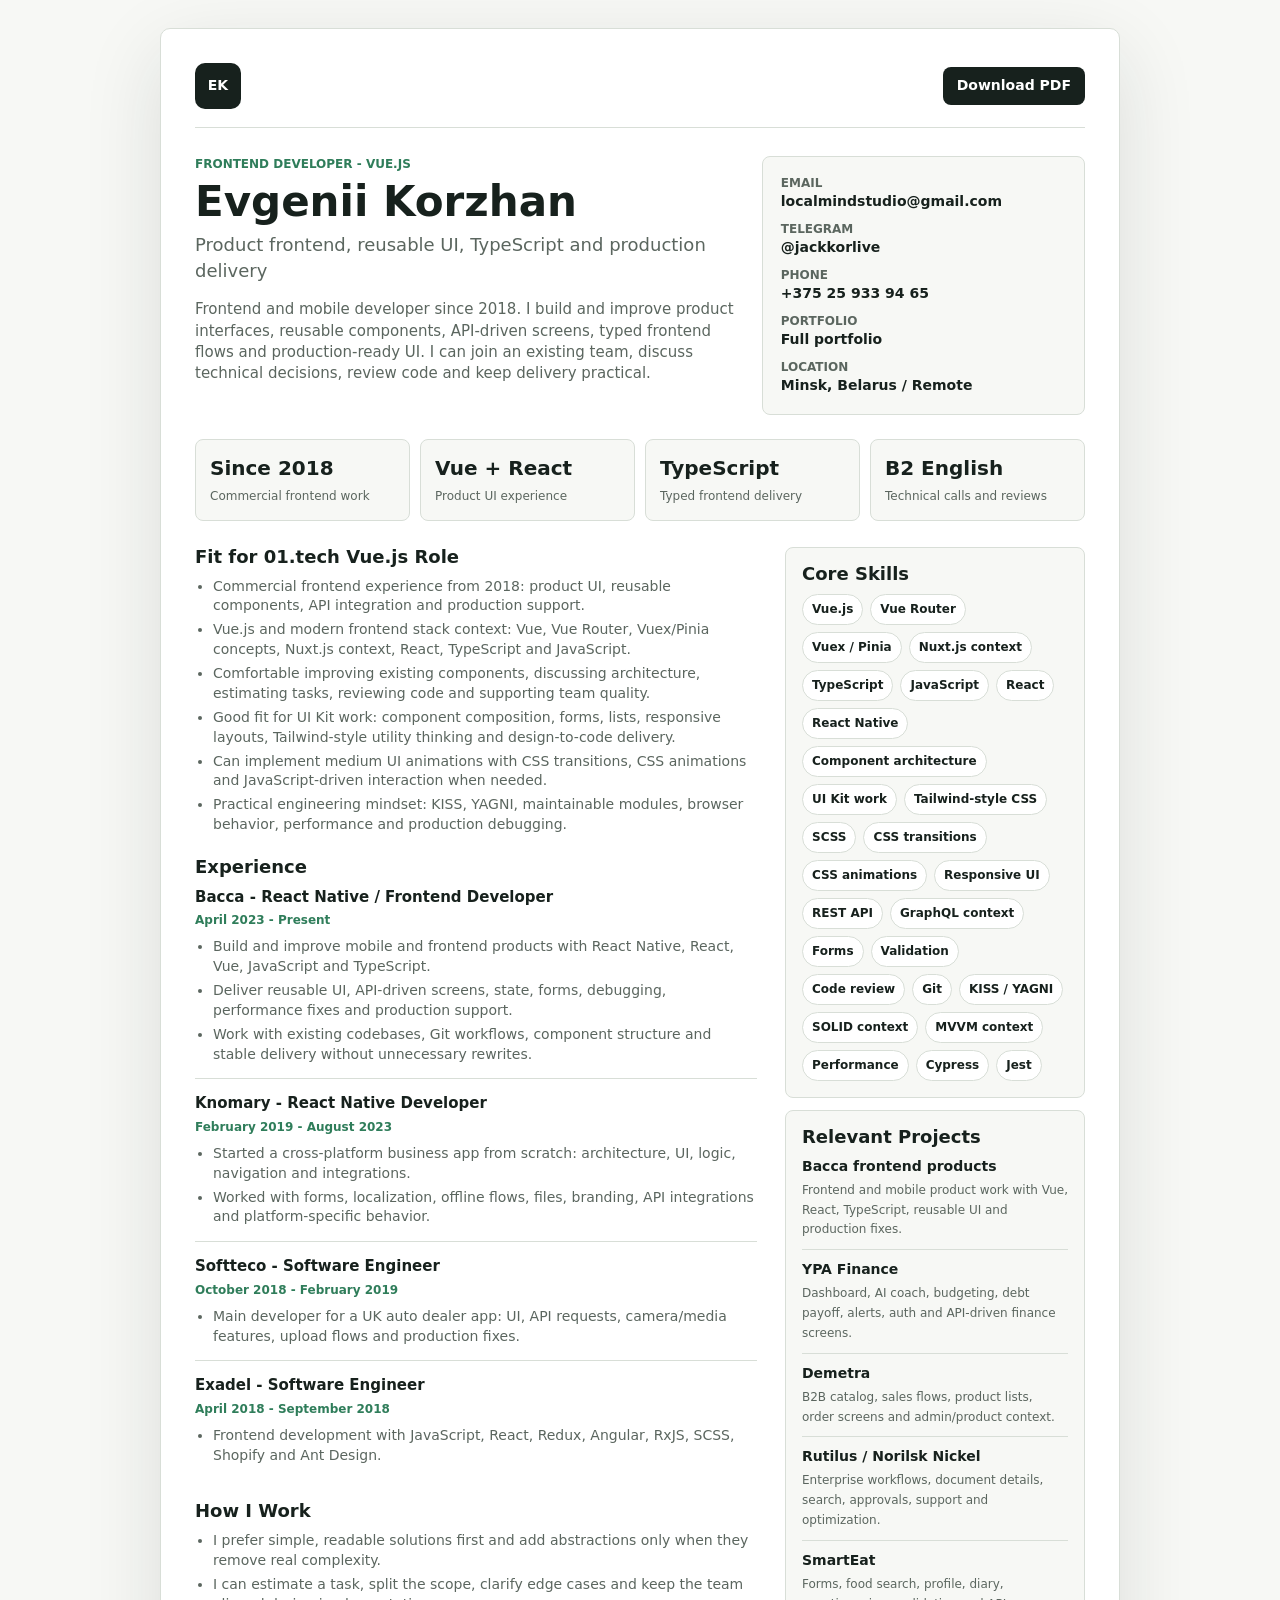
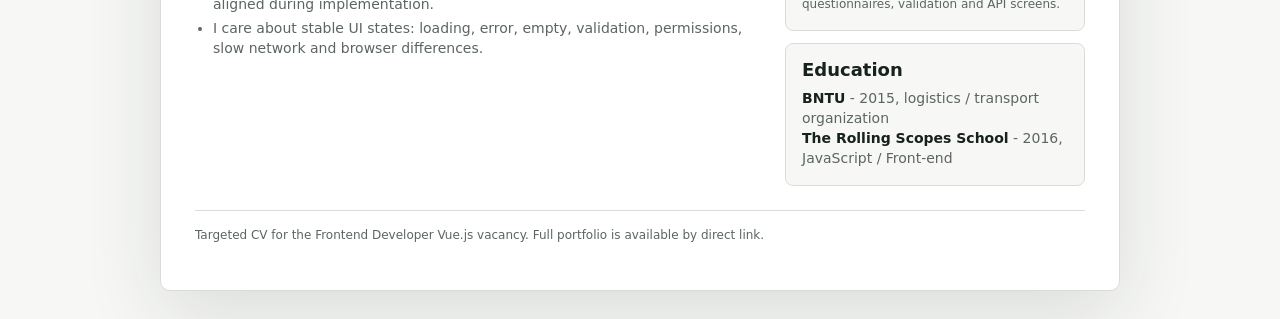
==== v/vue-dev-1/index.html @ 4db35e70 "Add targeted Vue frontend CV" ====
<!doctype html>
<html lang="en">
  <head>
    <meta charset="utf-8" />
    <meta name="viewport" content="width=device-width, initial-scale=1" />
    <title>Evgenii Korzhan - Vue.js Frontend CV</title>
    <meta name="robots" content="noindex, nofollow" />
    <meta
      name="description"
      content="Targeted Vue.js frontend CV for Evgenii Korzhan: Vue, TypeScript, reusable UI, product frontend, API integration, animations, code review, and production support."
    />
    <meta name="theme-color" content="#17211d" />
    <link rel="icon" href="../../assets/favicon.svg?v=20260609-ek" type="image/svg+xml" />
    <link rel="stylesheet" href="../../resume.css?v=20260610-vue-dev-1" />
  </head>
  <body>
    <main class="page">
      <div class="topbar">
        <div class="mark">EK</div>
        <a class="download" href="./evgenii-korzhan-vue-frontend-cv.pdf" download="evgenii-korzhan-vue-frontend-cv.pdf">Download PDF</a>
      </div>

      <header class="hero">
        <div>
          <p class="eyebrow">Frontend Developer - Vue.js</p>
          <h1>Evgenii Korzhan</h1>
          <p class="subtitle">Product frontend, reusable UI, TypeScript and production delivery</p>
          <p class="summary">
            Frontend and mobile developer since 2018. I build and improve product interfaces, reusable components, API-driven screens, typed frontend flows and production-ready UI. I can join an existing team, discuss technical decisions, review code and keep delivery practical.
          </p>
        </div>
        <aside class="contact" aria-label="Contact details">
          <div>
            <span>Email</span>
            <strong><a href="mailto:localmindstudio@gmail.com">localmindstudio@gmail.com</a></strong>
          </div>
          <div>
            <span>Telegram</span>
            <strong><a href="https://t.me/jackkorlive">@jackkorlive</a></strong>
          </div>
          <div>
            <span>Phone</span>
            <strong><a href="tel:+375259339465">+375 25 933 94 65</a></strong>
          </div>
          <div>
            <span>Portfolio</span>
            <strong><a href="../../index.html">Full portfolio</a></strong>
          </div>
          <div>
            <span>Location</span>
            <strong>Minsk, Belarus / Remote</strong>
          </div>
        </aside>
      </header>

      <section class="metrics" aria-label="Key numbers">
        <div class="metric">
          <strong>Since 2018</strong>
          <span>Commercial frontend work</span>
        </div>
        <div class="metric">
          <strong>Vue + React</strong>
          <span>Product UI experience</span>
        </div>
        <div class="metric">
          <strong>TypeScript</strong>
          <span>Typed frontend delivery</span>
        </div>
        <div class="metric">
          <strong>B2 English</strong>
          <span>Technical calls and reviews</span>
        </div>
      </section>

      <div class="content">
        <div>
          <section>
            <h2>Fit for 01.tech Vue.js Role</h2>
            <ul>
              <li>Commercial frontend experience from 2018: product UI, reusable components, API integration and production support.</li>
              <li>Vue.js and modern frontend stack context: Vue, Vue Router, Vuex/Pinia concepts, Nuxt.js context, React, TypeScript and JavaScript.</li>
              <li>Comfortable improving existing components, discussing architecture, estimating tasks, reviewing code and supporting team quality.</li>
              <li>Good fit for UI Kit work: component composition, forms, lists, responsive layouts, Tailwind-style utility thinking and design-to-code delivery.</li>
              <li>Can implement medium UI animations with CSS transitions, CSS animations and JavaScript-driven interaction when needed.</li>
              <li>Practical engineering mindset: KISS, YAGNI, maintainable modules, browser behavior, performance and production debugging.</li>
            </ul>
          </section>

          <section>
            <h2>Experience</h2>
            <article class="item">
              <h3>Bacca - React Native / Frontend Developer</h3>
              <p class="meta">April 2023 - Present</p>
              <ul>
                <li>Build and improve mobile and frontend products with React Native, React, Vue, JavaScript and TypeScript.</li>
                <li>Deliver reusable UI, API-driven screens, state, forms, debugging, performance fixes and production support.</li>
                <li>Work with existing codebases, Git workflows, component structure and stable delivery without unnecessary rewrites.</li>
              </ul>
            </article>
            <article class="item">
              <h3>Knomary - React Native Developer</h3>
              <p class="meta">February 2019 - August 2023</p>
              <ul>
                <li>Started a cross-platform business app from scratch: architecture, UI, logic, navigation and integrations.</li>
                <li>Worked with forms, localization, offline flows, files, branding, API integrations and platform-specific behavior.</li>
              </ul>
            </article>
            <article class="item">
              <h3>Softteco - Software Engineer</h3>
              <p class="meta">October 2018 - February 2019</p>
              <ul>
                <li>Main developer for a UK auto dealer app: UI, API requests, camera/media features, upload flows and production fixes.</li>
              </ul>
            </article>
            <article class="item">
              <h3>Exadel - Software Engineer</h3>
              <p class="meta">April 2018 - September 2018</p>
              <ul>
                <li>Frontend development with JavaScript, React, Redux, Angular, RxJS, SCSS, Shopify and Ant Design.</li>
              </ul>
            </article>
          </section>

          <section>
            <h2>How I Work</h2>
            <ul>
              <li>I prefer simple, readable solutions first and add abstractions only when they remove real complexity.</li>
              <li>I can estimate a task, split the scope, clarify edge cases and keep the team aligned during implementation.</li>
              <li>I care about stable UI states: loading, error, empty, validation, permissions, slow network and browser differences.</li>
            </ul>
          </section>
        </div>

        <aside>
          <section class="side-card">
            <h2>Core Skills</h2>
            <div class="tags">
              <span>Vue.js</span>
              <span>Vue Router</span>
              <span>Vuex / Pinia</span>
              <span>Nuxt.js context</span>
              <span>TypeScript</span>
              <span>JavaScript</span>
              <span>React</span>
              <span>React Native</span>
              <span>Component architecture</span>
              <span>UI Kit work</span>
              <span>Tailwind-style CSS</span>
              <span>SCSS</span>
              <span>CSS transitions</span>
              <span>CSS animations</span>
              <span>Responsive UI</span>
              <span>REST API</span>
              <span>GraphQL context</span>
              <span>Forms</span>
              <span>Validation</span>
              <span>Code review</span>
              <span>Git</span>
              <span>KISS / YAGNI</span>
              <span>SOLID context</span>
              <span>MVVM context</span>
              <span>Performance</span>
              <span>Cypress</span>
              <span>Jest</span>
            </div>
          </section>

          <section class="side-card">
            <h2>Relevant Projects</h2>
            <div class="project-list">
              <div class="project">
                <strong>Bacca frontend products</strong>
                <span>Frontend and mobile product work with Vue, React, TypeScript, reusable UI and production fixes.</span>
              </div>
              <div class="project">
                <strong>YPA Finance</strong>
                <span>Dashboard, AI coach, budgeting, debt payoff, alerts, auth and API-driven finance screens.</span>
              </div>
              <div class="project">
                <strong>Demetra</strong>
                <span>B2B catalog, sales flows, product lists, order screens and admin/product context.</span>
              </div>
              <div class="project">
                <strong>Rutilus / Norilsk Nickel</strong>
                <span>Enterprise workflows, document details, search, approvals, support and optimization.</span>
              </div>
              <div class="project">
                <strong>SmartEat</strong>
                <span>Forms, food search, profile, diary, questionnaires, validation and API screens.</span>
              </div>
            </div>
          </section>

          <section class="side-card">
            <h2>Education</h2>
            <p class="education-line">
              <strong>BNTU</strong> - 2015, logistics / transport organization<br />
              <strong>The Rolling Scopes School</strong> - 2016, JavaScript / Front-end
            </p>
          </section>
        </aside>
      </div>

      <p class="print-note">Targeted CV for the Frontend Developer Vue.js vacancy. Full portfolio is available by direct link.</p>
    </main>
  </body>
</html>
---- resume.css ----
:root {
  --ink: #17211d;
  --muted: #5b665f;
  --line: #d8ded7;
  --paper: #f7f8f5;
  --white: #ffffff;
  --green: #2f7d5a;
  --blue: #2e6f95;
  --coral: #c85f46;
}

* {
  box-sizing: border-box;
}

html {
  background: var(--paper);
}

body {
  margin: 0;
  color: var(--ink);
  font-family: Inter, ui-sans-serif, system-ui, -apple-system, BlinkMacSystemFont, "Segoe UI", sans-serif;
  font-size: 14px;
  line-height: 1.42;
}

a {
  color: inherit;
  text-decoration: none;
}

.page {
  width: min(960px, calc(100% - 32px));
  margin: 28px auto;
  padding: 34px;
  border: 1px solid var(--line);
  border-radius: 10px;
  background: var(--white);
  box-shadow: 0 24px 80px rgba(23, 33, 29, 0.12);
}

.topbar {
  display: flex;
  align-items: center;
  justify-content: space-between;
  gap: 18px;
  margin-bottom: 28px;
  padding-bottom: 18px;
  border-bottom: 1px solid var(--line);
}

.mark {
  display: inline-flex;
  align-items: center;
  justify-content: center;
  width: 46px;
  height: 46px;
  border-radius: 10px;
  background: var(--ink);
  color: var(--white);
  font-weight: 780;
}

.download {
  display: inline-flex;
  align-items: center;
  justify-content: center;
  min-height: 38px;
  padding: 0 14px;
  border-radius: 8px;
  background: var(--ink);
  color: var(--white);
  font-weight: 720;
}

.hero {
  display: grid;
  grid-template-columns: minmax(0, 1.25fr) minmax(260px, 0.75fr);
  gap: 28px;
  margin-bottom: 24px;
}

.eyebrow {
  margin: 0 0 8px;
  color: var(--green);
  font-size: 12px;
  font-weight: 780;
  letter-spacing: 0;
  text-transform: uppercase;
}

h1,
h2,
h3,
p {
  margin-top: 0;
}

h1 {
  margin-bottom: 10px;
  font-size: 42px;
  line-height: 0.98;
  letter-spacing: 0;
}

.subtitle {
  margin-bottom: 16px;
  color: var(--muted);
  font-size: 18px;
}

.summary {
  margin-bottom: 0;
  color: var(--muted);
  font-size: 15px;
}

.contact {
  display: grid;
  gap: 9px;
  align-content: start;
  padding: 18px;
  border: 1px solid var(--line);
  border-radius: 8px;
  background: var(--paper);
}

.contact span {
  display: block;
  color: var(--muted);
  font-size: 12px;
  font-weight: 760;
  text-transform: uppercase;
}

.contact strong {
  display: block;
  overflow-wrap: anywhere;
  font-size: 14px;
}

.metrics {
  display: grid;
  grid-template-columns: repeat(4, 1fr);
  gap: 10px;
  margin-bottom: 26px;
}

.metric {
  padding: 14px;
  border: 1px solid var(--line);
  border-radius: 8px;
  background: var(--paper);
}

.metric strong {
  display: block;
  margin-bottom: 4px;
  font-size: 20px;
}

.metric span {
  color: var(--muted);
  font-size: 12px;
}

.content {
  display: grid;
  grid-template-columns: minmax(0, 1fr) 300px;
  gap: 28px;
}

section + section {
  margin-top: 22px;
}

h2 {
  margin-bottom: 10px;
  font-size: 18px;
  line-height: 1.1;
}

h3 {
  margin-bottom: 4px;
  font-size: 15px;
}

.item {
  padding: 14px 0;
  border-top: 1px solid var(--line);
}

.item:first-of-type {
  padding-top: 0;
  border-top: 0;
}

.meta {
  margin-bottom: 8px;
  color: var(--green);
  font-size: 12px;
  font-weight: 720;
}

ul {
  margin: 0;
  padding-left: 18px;
  color: var(--muted);
}

li + li {
  margin-top: 4px;
}

.tags {
  display: flex;
  flex-wrap: wrap;
  gap: 7px;
}

.tags span {
  padding: 6px 9px;
  border: 1px solid var(--line);
  border-radius: 999px;
  background: var(--white);
  color: var(--ink);
  font-size: 12px;
  font-weight: 680;
}

.side-card {
  padding: 16px;
  border: 1px solid var(--line);
  border-radius: 8px;
  background: var(--paper);
}

.side-card + .side-card {
  margin-top: 12px;
}

.project-list {
  display: grid;
  gap: 10px;
}

.project {
  padding-bottom: 10px;
  border-bottom: 1px solid var(--line);
}

.project:last-child {
  padding-bottom: 0;
  border-bottom: 0;
}

.project strong {
  display: block;
  margin-bottom: 3px;
}

.project span {
  color: var(--muted);
  font-size: 12px;
}

.education-line {
  margin-bottom: 0;
  color: var(--muted);
}

.education-line strong {
  color: var(--ink);
}

.print-note {
  margin-top: 24px;
  padding-top: 16px;
  border-top: 1px solid var(--line);
  color: var(--muted);
  font-size: 12px;
}

@media print {
  @page {
    size: A4;
    margin: 7mm;
  }

  html,
  body {
    background: var(--white);
  }

  body {
    font-size: 9.4px;
    line-height: 1.18;
  }

  .page {
    width: auto;
    margin: 0;
    padding: 0;
    border: 0;
    border-radius: 0;
    box-shadow: none;
  }

  .download,
  .print-note {
    display: none;
  }

  .topbar {
    margin-bottom: 8px;
    padding-bottom: 6px;
  }

  .mark {
    width: 30px;
    height: 30px;
    border-radius: 8px;
  }

  .hero {
    gap: 12px;
    margin-bottom: 8px;
  }

  h1 {
    margin-bottom: 3px;
    font-size: 25px;
  }

  .subtitle {
    margin-bottom: 5px;
    font-size: 11px;
  }

  .summary {
    font-size: 9.7px;
  }

  .contact {
    gap: 3px;
    padding: 7px;
  }

  .contact span,
  .metric span,
  .meta,
  .project span,
  .tags span {
    font-size: 9px;
  }

  .contact strong {
    font-size: 9px;
  }

  .metrics {
    gap: 5px;
    margin-bottom: 8px;
  }

  .metric {
    padding: 6px;
  }

  .metric strong {
    margin-bottom: 1px;
    font-size: 12px;
  }

  .content {
    display: block;
    columns: 2;
    column-gap: 10px;
    gap: 10px;
  }

  .item,
  .side-card {
    break-inside: avoid;
  }

  section + section {
    margin-top: 7px;
  }

  h2 {
    margin-bottom: 4px;
    font-size: 11px;
  }

  h3 {
    margin-bottom: 1px;
    font-size: 9.8px;
  }

  .item {
    padding: 4px 0;
  }

  li + li {
    margin-top: 1px;
  }

  .side-card {
    padding: 6px;
  }

  .side-card + .side-card {
    margin-top: 5px;
  }

  .tags {
    gap: 4px;
  }

  .tags span {
    padding: 2px 4px;
  }

  .project-list {
    gap: 3px;
  }

  .project {
    padding-bottom: 3px;
  }
}

@media (max-width: 760px) {
  .page {
    padding: 22px;
  }

  .topbar,
  .hero,
  .content {
    grid-template-columns: 1fr;
  }

  .topbar {
    align-items: flex-start;
    flex-direction: column;
  }

  .metrics {
    grid-template-columns: 1fr 1fr;
  }

  h1 {
    font-size: 36px;
  }
}
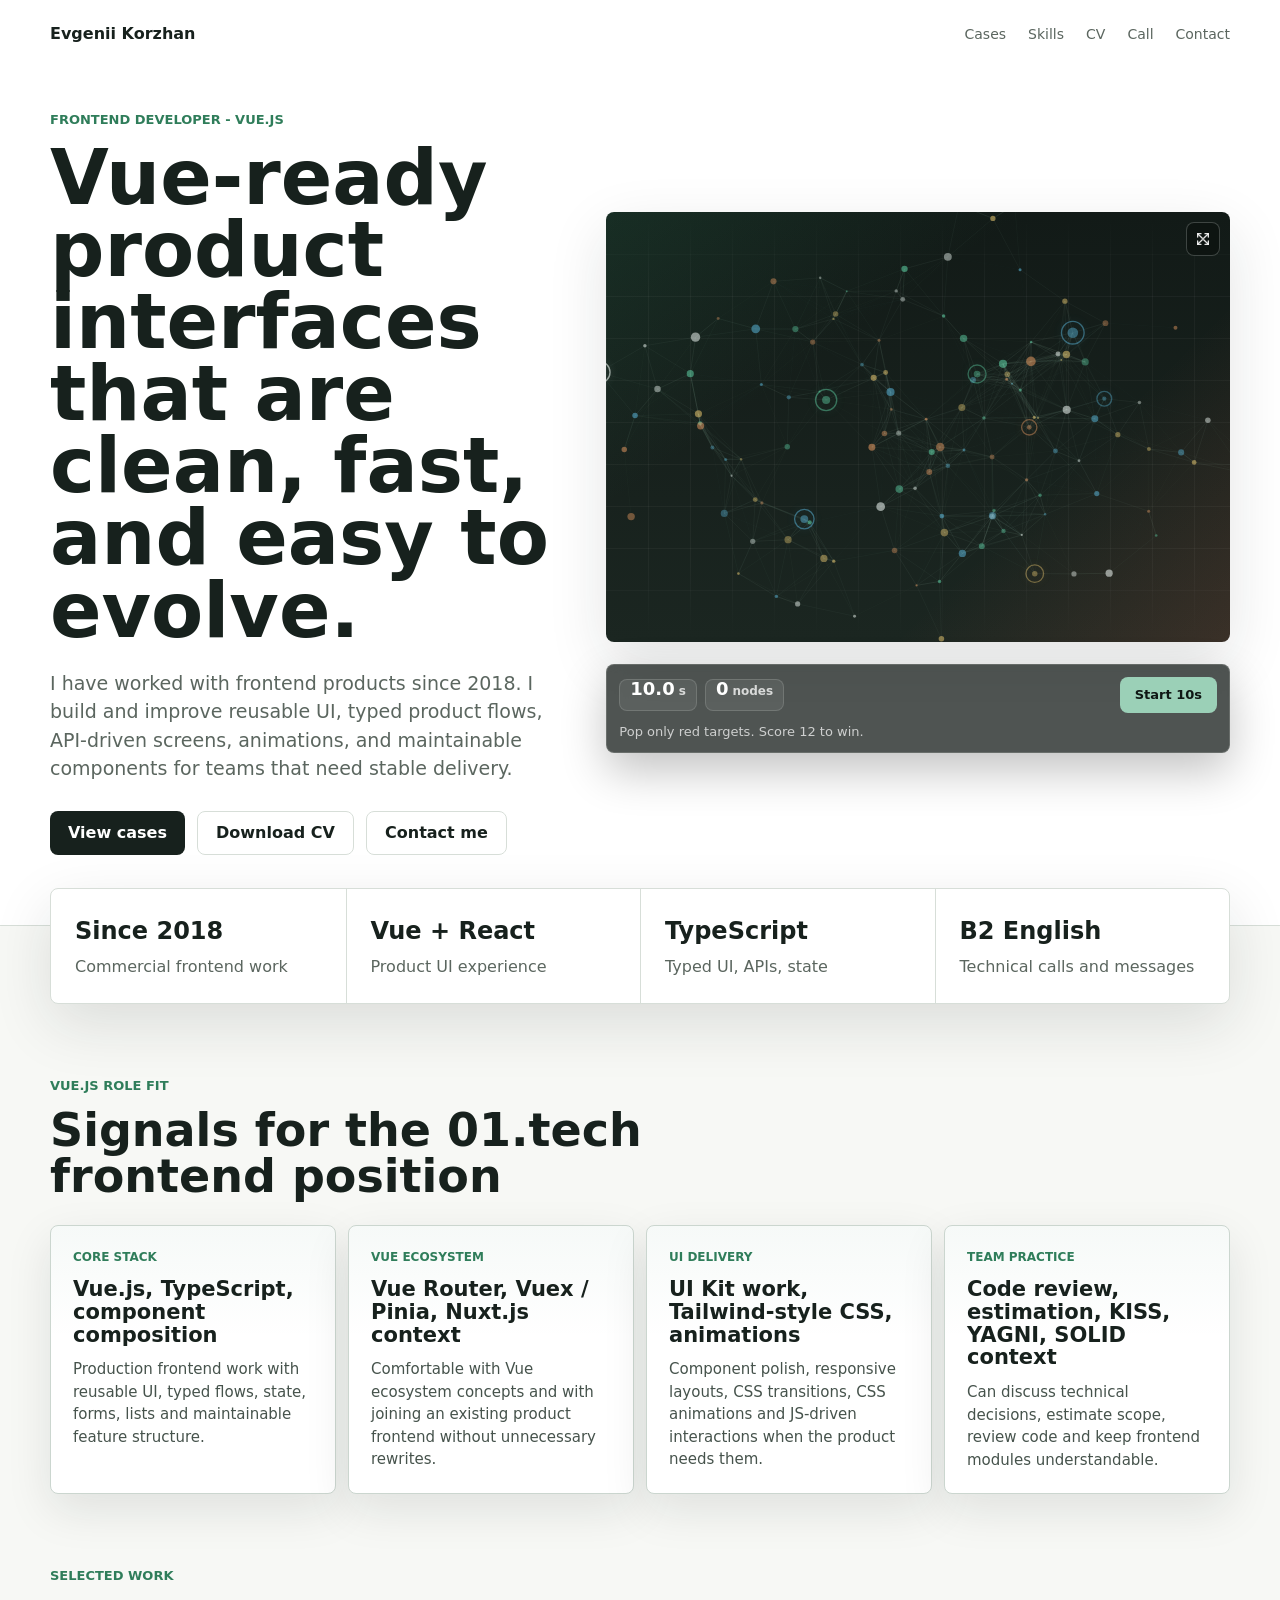
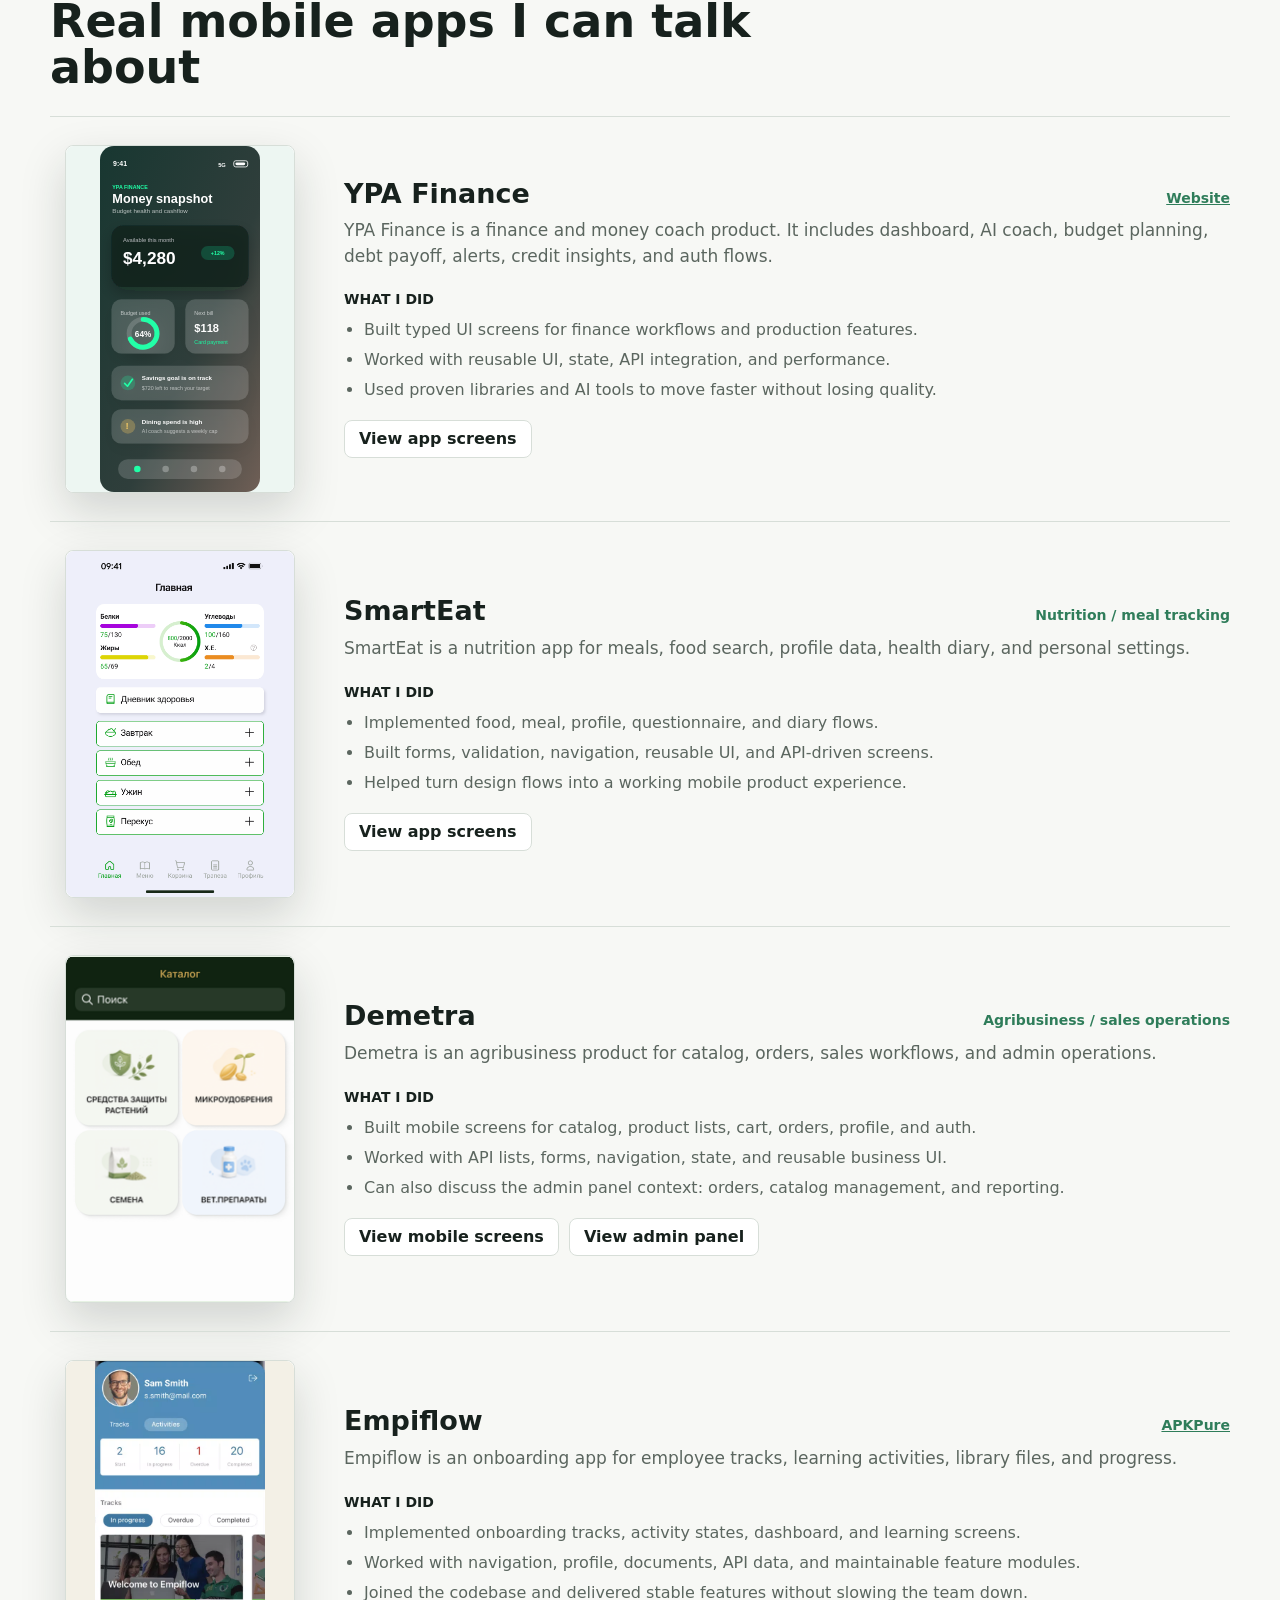
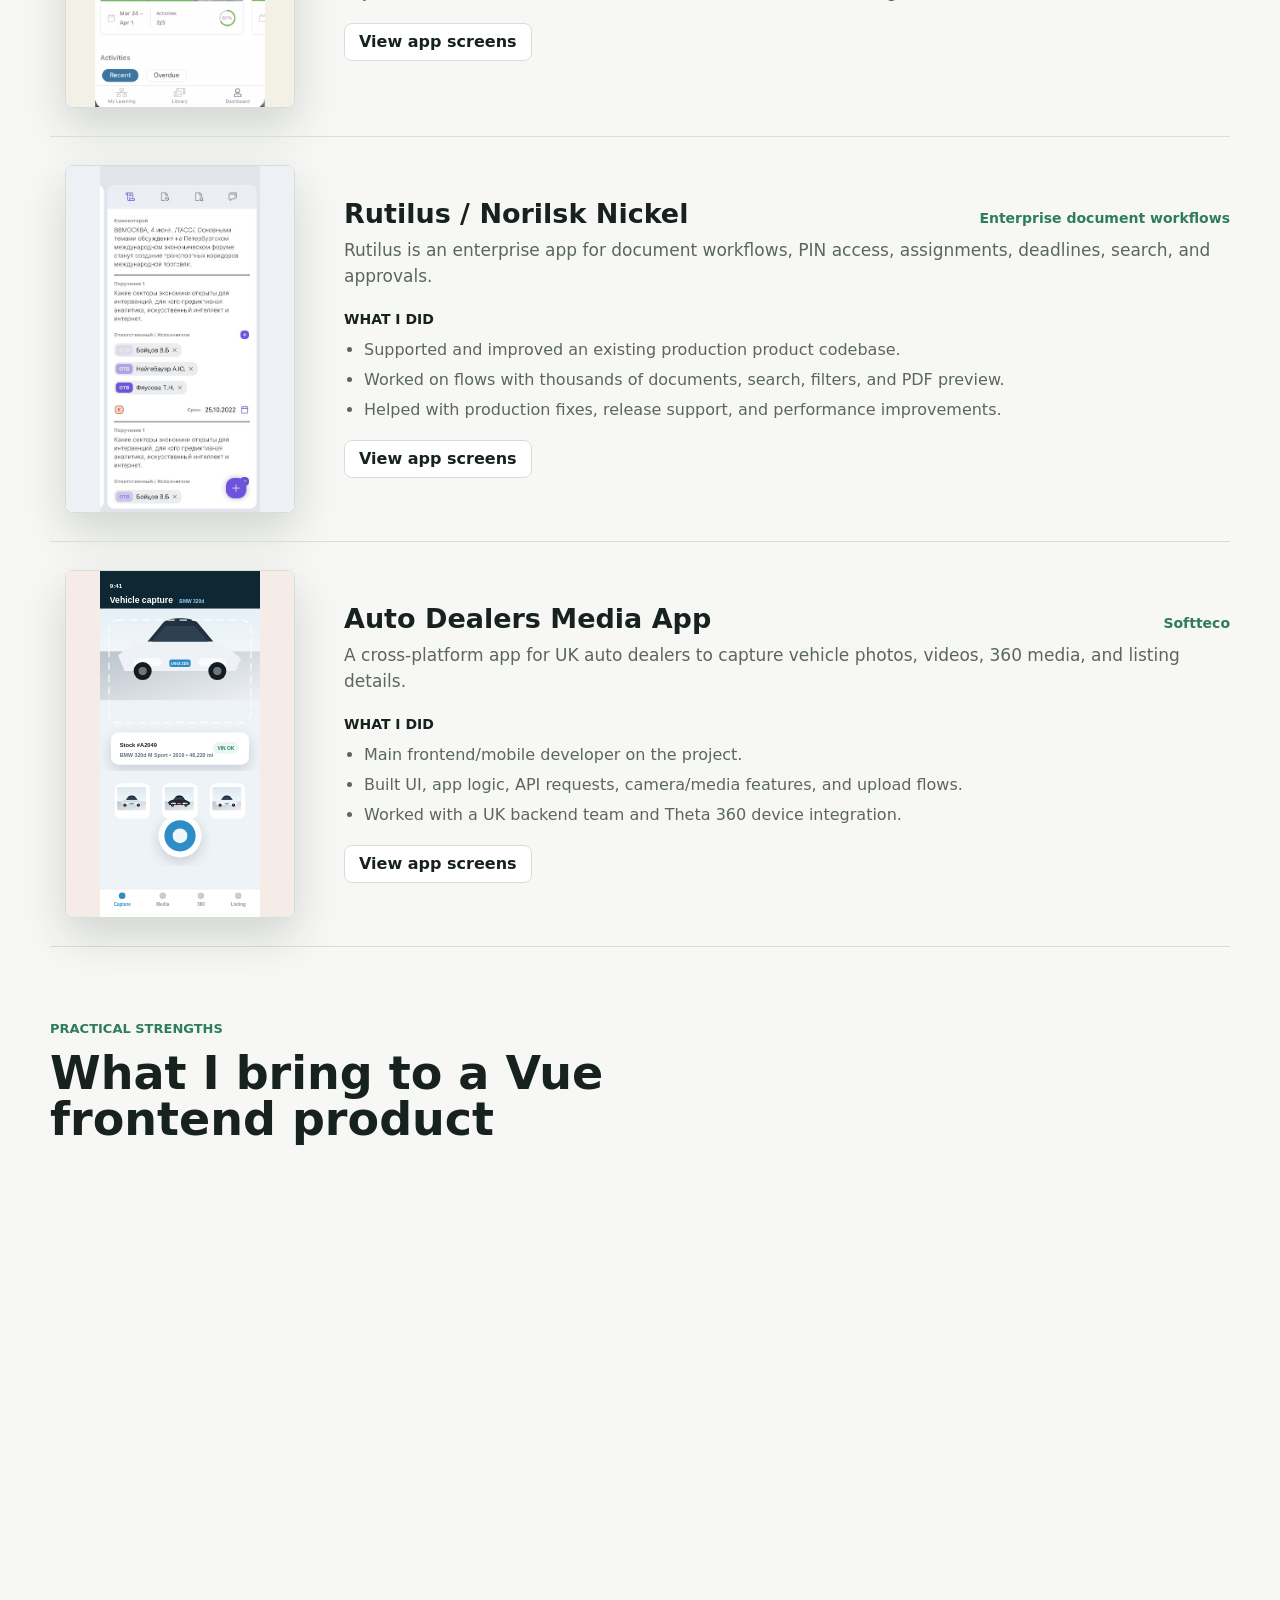
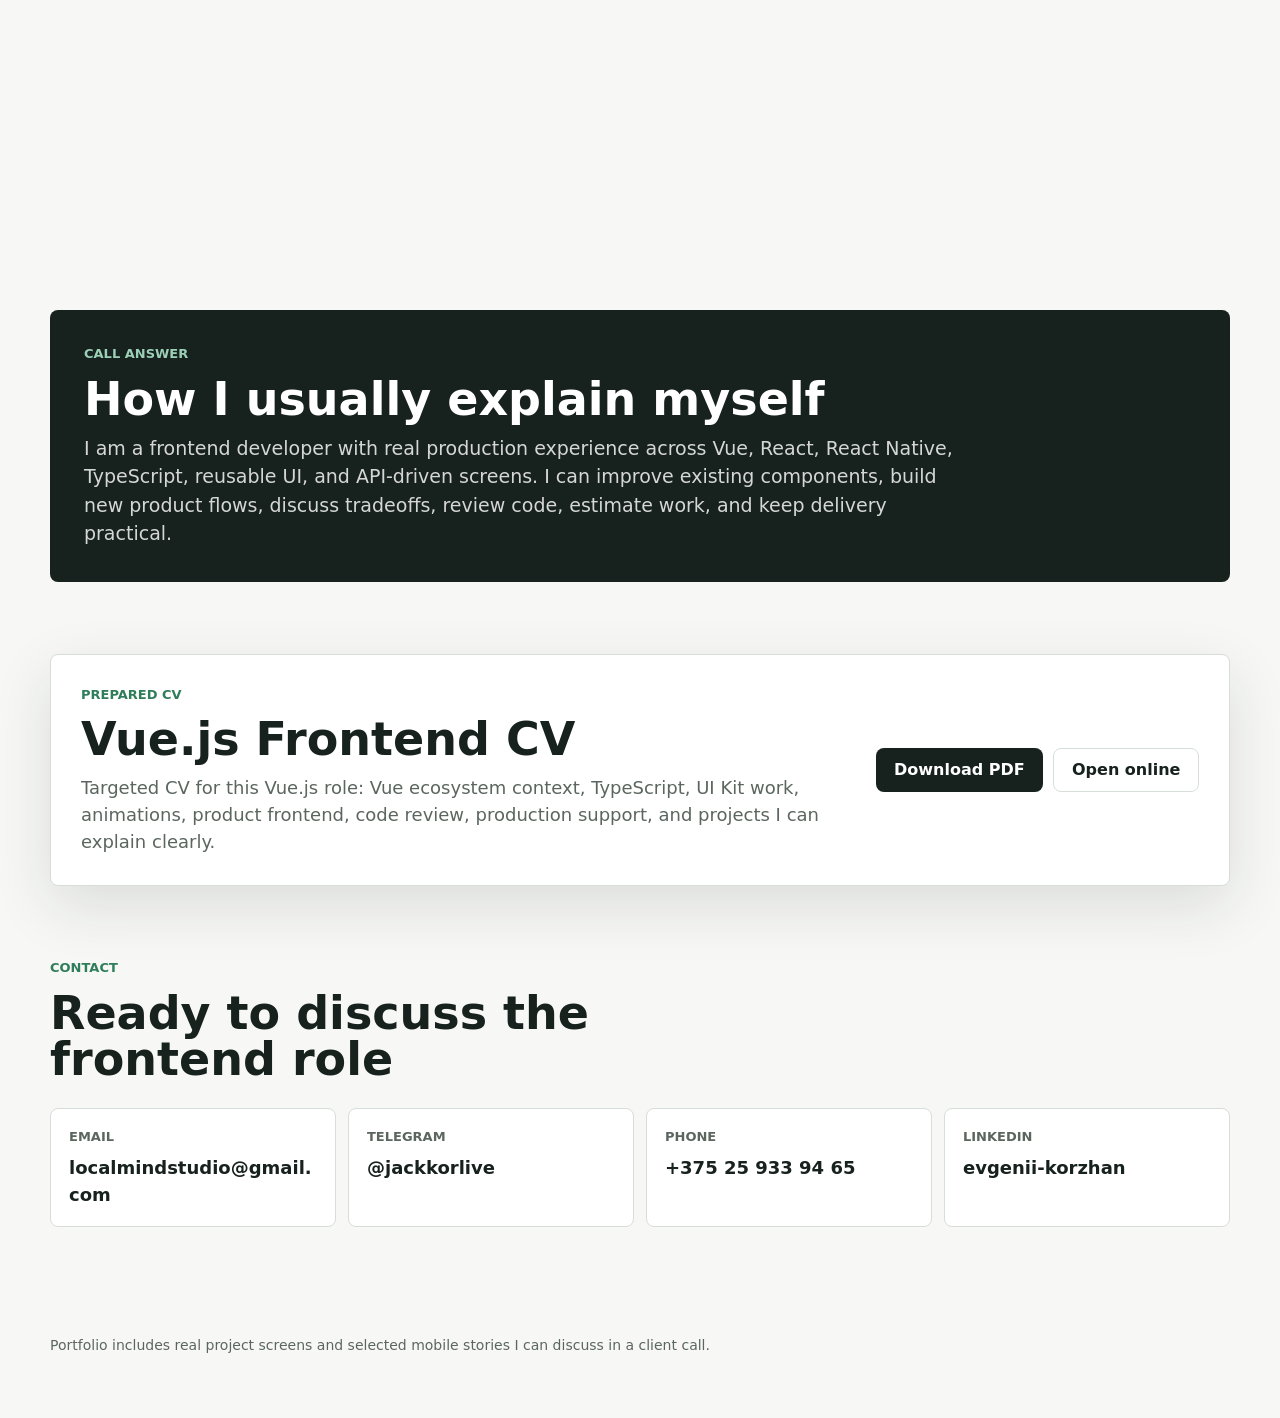
==== commit 71e4dbc3: "Adapt Vue vacancy link to full portfolio" ====
--- a/v/vue-dev-1/index.html
+++ b/v/vue-dev-1/index.html
@@ -3,205 +3,512 @@
   <head>
     <meta charset="utf-8" />
     <meta name="viewport" content="width=device-width, initial-scale=1" />
-    <title>Evgenii Korzhan - Vue.js Frontend CV</title>
+    <title>Evgenii Korzhan - Vue.js Frontend Portfolio</title>
     <meta name="robots" content="noindex, nofollow" />
     <meta
       name="description"
-      content="Targeted Vue.js frontend CV for Evgenii Korzhan: Vue, TypeScript, reusable UI, product frontend, API integration, animations, code review, and production support."
+      content="Targeted Vue.js frontend portfolio for Evgenii Korzhan: Vue, TypeScript, reusable UI, UI Kit work, API integration, animations, code review and production support."
     />
     <meta name="theme-color" content="#17211d" />
     <link rel="icon" href="../../assets/favicon.svg?v=20260609-ek" type="image/svg+xml" />
-    <link rel="stylesheet" href="../../resume.css?v=20260610-vue-dev-1" />
+    <link rel="stylesheet" href="../../vendor/swiper/swiper-bundle.min.css" />
+    <link rel="stylesheet" href="../../styles.css?v=20260610-vue-portfolio-2" />
   </head>
-  <body>
-    <main class="page">
-      <div class="topbar">
-        <div class="mark">EK</div>
-        <a class="download" href="./evgenii-korzhan-vue-frontend-cv.pdf" download="evgenii-korzhan-vue-frontend-cv.pdf">Download PDF</a>
+  <body data-asset-base="../..">
+    <header class="hero">
+      <nav class="nav" aria-label="Portfolio navigation">
+        <a class="brand" href="#top">Evgenii Korzhan</a>
+        <div class="nav-links">
+          <a href="#cases">Cases</a>
+          <a href="#skills">Skills</a>
+          <a href="#resume">CV</a>
+          <a href="#call">Call</a>
+          <a href="#contact">Contact</a>
+        </div>
+      </nav>
+
+      <section id="top" class="hero-grid">
+        <div class="hero-copy">
+          <p class="eyebrow">Frontend Developer - Vue.js</p>
+          <h1>Vue-ready product interfaces that are clean, fast, and easy to evolve.</h1>
+          <p class="lead">
+            I have worked with frontend products since 2018. I build and improve reusable UI, typed product flows, API-driven screens, animations, and maintainable components for teams that need stable delivery.
+          </p>
+          <div class="hero-actions">
+            <a class="button primary" href="#cases">View cases</a>
+            <a class="button secondary" href="./evgenii-korzhan-vue-frontend-cv.pdf" download="evgenii-korzhan-vue-frontend-cv.pdf">Download CV</a>
+            <a class="button secondary" href="mailto:localmindstudio@gmail.com">Contact me</a>
+          </div>
+        </div>
+        <div class="particle-widget" data-particle-widget data-particle-profile="vue">
+          <div class="particle-showcase" data-particle-showcase aria-label="Explore Vue frontend skill particles" tabindex="0">
+            <canvas class="particle-canvas" data-particle-canvas aria-hidden="true"></canvas>
+            <span class="particle-tooltip" data-particle-tooltip aria-hidden="true">
+              <span class="particle-tooltip-kicker" data-particle-tooltip-kicker></span>
+              <strong data-particle-tooltip-title></strong>
+              <span data-particle-tooltip-body></span>
+            </span>
+            <button class="particle-fullscreen-button" type="button" data-particle-fullscreen aria-label="Open full screen" title="Open full screen">
+              <svg class="particle-fullscreen-icon particle-fullscreen-icon-expand" viewBox="0 0 24 24" aria-hidden="true">
+                <path d="M9 4H4v5" />
+                <path d="M4 4l7 7" />
+                <path d="M15 4h5v5" />
+                <path d="M20 4l-7 7" />
+                <path d="M9 20H4v-5" />
+                <path d="M4 20l7-7" />
+                <path d="M15 20h5v-5" />
+                <path d="M20 20l-7-7" />
+              </svg>
+              <svg class="particle-fullscreen-icon particle-fullscreen-icon-compress" viewBox="0 0 24 24" aria-hidden="true">
+                <path d="M4 9h5V4" />
+                <path d="M11 11 4 4" />
+                <path d="M20 9h-5V4" />
+                <path d="M13 11l7-7" />
+                <path d="M4 15h5v5" />
+                <path d="M11 13l-7 7" />
+                <path d="M20 15h-5v5" />
+                <path d="M13 13l7 7" />
+              </svg>
+            </button>
+          </div>
+          <div class="particle-game" data-particle-game>
+            <div class="particle-game-stats" aria-live="polite">
+              <span><strong data-particle-game-time>10.0</strong>s</span>
+              <span><strong data-particle-game-score>0</strong> nodes</span>
+            </div>
+            <button class="particle-game-start" type="button" data-particle-game-start>Start 10s</button>
+            <p data-particle-game-result>Pop only red targets. Score 12 to win.</p>
+          </div>
+        </div>
+      </section>
+    </header>
+
+    <main>
+      <section class="summary" aria-label="Developer summary">
+        <div>
+          <span>Since 2018</span>
+          <p>Commercial frontend work</p>
+        </div>
+        <div>
+          <span>Vue + React</span>
+          <p>Product UI experience</p>
+        </div>
+        <div>
+          <span>TypeScript</span>
+          <p>Typed UI, APIs, state</p>
+        </div>
+        <div>
+          <span>B2 English</span>
+          <p>Technical calls and messages</p>
+        </div>
+      </section>
+
+      <section class="section role-fit" aria-labelledby="role-fit-title">
+        <div class="section-heading">
+          <p class="eyebrow">Vue.js role fit</p>
+          <h2 id="role-fit-title">Signals for the 01.tech frontend position</h2>
+        </div>
+        <div class="role-fit-grid">
+          <article class="role-fit-card">
+            <span>Core stack</span>
+            <strong>Vue.js, TypeScript, component composition</strong>
+            <p>Production frontend work with reusable UI, typed flows, state, forms, lists and maintainable feature structure.</p>
+          </article>
+          <article class="role-fit-card">
+            <span>Vue ecosystem</span>
+            <strong>Vue Router, Vuex / Pinia, Nuxt.js context</strong>
+            <p>Comfortable with Vue ecosystem concepts and with joining an existing product frontend without unnecessary rewrites.</p>
+          </article>
+          <article class="role-fit-card">
+            <span>UI delivery</span>
+            <strong>UI Kit work, Tailwind-style CSS, animations</strong>
+            <p>Component polish, responsive layouts, CSS transitions, CSS animations and JS-driven interactions when the product needs them.</p>
+          </article>
+          <article class="role-fit-card">
+            <span>Team practice</span>
+            <strong>Code review, estimation, KISS, YAGNI, SOLID context</strong>
+            <p>Can discuss technical decisions, estimate scope, review code and keep frontend modules understandable.</p>
+          </article>
+        </div>
+      </section>
+
+      <section id="cases" class="section">
+        <div class="section-heading">
+          <p class="eyebrow">Selected work</p>
+          <h2>Real mobile apps I can talk about</h2>
+        </div>
+
+        <article class="case">
+          <button class="phone finance-phone case-trigger" type="button" data-gallery="ypa" aria-label="Open YPA Finance screens">
+            <div class="phone-top"></div>
+            <div class="screen">
+              <img class="phone-preview" src="../../assets/ypa-product/ypa-dashboard.svg" alt="YPA Finance screen preview" />
+            </div>
+          </button>
+          <div class="case-copy">
+            <div class="case-title">
+              <h3>YPA Finance</h3>
+              <a href="https://www.ypa.finance/en" target="_blank" rel="noreferrer">Website</a>
+            </div>
+            <p>
+              YPA Finance is a finance and money coach product. It includes dashboard, AI coach, budget planning, debt payoff, alerts, credit insights, and auth flows.
+            </p>
+            <h4>What I did</h4>
+            <ul>
+              <li>Built typed UI screens for finance workflows and production features.</li>
+              <li>Worked with reusable UI, state, API integration, and performance.</li>
+              <li>Used proven libraries and AI tools to move faster without losing quality.</li>
+            </ul>
+            <button class="screen-link" type="button" data-gallery="ypa">View app screens</button>
+          </div>
+        </article>
+
+        <article class="case">
+          <button class="phone nutrition-phone case-trigger" type="button" data-gallery="smarteat" aria-label="Open SmartEat screens">
+            <div class="phone-top"></div>
+            <div class="screen">
+              <img class="phone-preview" src="../../assets/smarteat-real/smarteat-02.png" alt="SmartEat screen preview" />
+            </div>
+          </button>
+          <div class="case-copy">
+            <div class="case-title">
+              <h3>SmartEat</h3>
+              <span>Nutrition / meal tracking</span>
+            </div>
+            <p>
+              SmartEat is a nutrition app for meals, food search, profile data, health diary, and personal settings.
+            </p>
+            <h4>What I did</h4>
+            <ul>
+              <li>Implemented food, meal, profile, questionnaire, and diary flows.</li>
+              <li>Built forms, validation, navigation, reusable UI, and API-driven screens.</li>
+              <li>Helped turn design flows into a working mobile product experience.</li>
+            </ul>
+            <button class="screen-link" type="button" data-gallery="smarteat">View app screens</button>
+          </div>
+        </article>
+
+        <article class="case">
+          <button class="phone agro-phone case-trigger" type="button" data-gallery="demetra" aria-label="Open Demetra screens">
+            <div class="phone-top"></div>
+            <div class="screen">
+              <img class="phone-preview" src="../../assets/demetra-real/demetra-preview.png" alt="Demetra screen preview" />
+            </div>
+          </button>
+          <div class="case-copy">
+            <div class="case-title">
+              <h3>Demetra</h3>
+              <span>Agribusiness / sales operations</span>
+            </div>
+            <p>
+              Demetra is an agribusiness product for catalog, orders, sales workflows, and admin operations.
+            </p>
+            <h4>What I did</h4>
+            <ul>
+              <li>Built mobile screens for catalog, product lists, cart, orders, profile, and auth.</li>
+              <li>Worked with API lists, forms, navigation, state, and reusable business UI.</li>
+              <li>Can also discuss the admin panel context: orders, catalog management, and reporting.</li>
+            </ul>
+            <div class="case-actions">
+              <button class="screen-link" type="button" data-gallery="demetra">View mobile screens</button>
+              <button class="screen-link" type="button" data-gallery="demetraAdmin">View admin panel</button>
+            </div>
+          </div>
+        </article>
+
+        <article class="case">
+          <button class="phone onboarding-phone case-trigger" type="button" data-gallery="empiflow" aria-label="Open Empiflow screens">
+            <div class="phone-top"></div>
+            <div class="screen">
+              <img class="phone-preview" src="../../assets/empiflow-real/empiflow-preview.png" alt="Empiflow screen preview" />
+            </div>
+          </button>
+          <div class="case-copy">
+            <div class="case-title">
+              <h3>Empiflow</h3>
+              <a href="https://apkpure.com/empiflow/com.empiflow" target="_blank" rel="noreferrer">APKPure</a>
+            </div>
+            <p>
+              Empiflow is an onboarding app for employee tracks, learning activities, library files, and progress.
+            </p>
+            <h4>What I did</h4>
+            <ul>
+              <li>Implemented onboarding tracks, activity states, dashboard, and learning screens.</li>
+              <li>Worked with navigation, profile, documents, API data, and maintainable feature modules.</li>
+              <li>Joined the codebase and delivered stable features without slowing the team down.</li>
+            </ul>
+            <button class="screen-link" type="button" data-gallery="empiflow">View app screens</button>
+          </div>
+        </article>
+
+        <article class="case">
+          <button class="phone documents-phone case-trigger" type="button" data-gallery="rutilus" aria-label="Open Rutilus Norilsk Nickel screens">
+            <div class="phone-top"></div>
+            <div class="screen">
+              <img class="phone-preview" src="../../assets/rutilus-real/rutilus-02.jpg" alt="Rutilus Norilsk Nickel screen preview" />
+            </div>
+          </button>
+          <div class="case-copy">
+            <div class="case-title">
+              <h3>Rutilus / Norilsk Nickel</h3>
+              <span>Enterprise document workflows</span>
+            </div>
+            <p>
+              Rutilus is an enterprise app for document workflows, PIN access, assignments, deadlines, search, and approvals.
+            </p>
+            <h4>What I did</h4>
+            <ul>
+              <li>Supported and improved an existing production product codebase.</li>
+              <li>Worked on flows with thousands of documents, search, filters, and PDF preview.</li>
+              <li>Helped with production fixes, release support, and performance improvements.</li>
+            </ul>
+            <button class="screen-link" type="button" data-gallery="rutilus">View app screens</button>
+          </div>
+        </article>
+
+        <article class="case">
+          <button class="phone media-phone case-trigger" type="button" data-gallery="auto" aria-label="Open Auto Dealers screens">
+            <div class="phone-top"></div>
+            <div class="screen">
+              <img class="phone-preview" src="../../assets/auto-real/auto-01.svg" alt="Auto dealers media app screen preview" />
+            </div>
+          </button>
+          <div class="case-copy">
+            <div class="case-title">
+              <h3>Auto Dealers Media App</h3>
+              <span>Softteco</span>
+            </div>
+            <p>
+              A cross-platform app for UK auto dealers to capture vehicle photos, videos, 360 media, and listing details.
+            </p>
+            <h4>What I did</h4>
+            <ul>
+              <li>Main frontend/mobile developer on the project.</li>
+              <li>Built UI, app logic, API requests, camera/media features, and upload flows.</li>
+              <li>Worked with a UK backend team and Theta 360 device integration.</li>
+            </ul>
+            <button class="screen-link" type="button" data-gallery="auto">View app screens</button>
+          </div>
+        </article>
+      </section>
+
+      <section id="skills" class="section skills">
+        <div class="section-heading">
+          <p class="eyebrow">Practical strengths</p>
+          <h2>What I bring to a Vue frontend product</h2>
+        </div>
+        <div class="skill-grid">
+          <button class="skill-cube" type="button">
+            <span class="cube-inner">
+              <span class="cube-face cube-front">
+                <span class="skill-index">01</span>
+                <strong>Component architecture</strong>
+                <span class="skill-tag">Vue / TS</span>
+                <span class="skill-hint">Hover for example</span>
+              </span>
+              <span class="cube-face cube-back">
+                <span class="skill-tag">Example</span>
+                <strong>Clean structure for real apps</strong>
+                <span>I split pages, feature modules, shared UI, API calls, and state in a way that is easy to grow. YPA Finance and Demetra are good examples to discuss.</span>
+              </span>
+            </span>
+          </button>
+          <button class="skill-cube" type="button">
+            <span class="cube-inner">
+              <span class="cube-face cube-front">
+                <span class="skill-index">02</span>
+                <strong>Product UI from scratch</strong>
+                <span class="skill-tag">Knomary / B2B app</span>
+                <span class="skill-hint">Hover for example</span>
+              </span>
+              <span class="cube-face cube-back">
+                <span class="skill-tag">Example</span>
+                <strong>From zero to working UI</strong>
+                <span>I can start with an empty codebase and build the first stable version: structure, UI, routing, logic, and integrations.</span>
+              </span>
+            </span>
+          </button>
+          <button class="skill-cube" type="button">
+            <span class="cube-inner">
+              <span class="cube-face cube-front">
+                <span class="skill-index">03</span>
+                <strong>Existing components</strong>
+                <span class="skill-tag">Rutilus / Bacca</span>
+                <span class="skill-hint">Hover for example</span>
+              </span>
+              <span class="cube-face cube-back">
+                <span class="skill-tag">Example</span>
+                <strong>Join, understand, improve</strong>
+                <span>I can enter an existing project, find the real problem, fix bugs, and improve stability without unnecessary rewrites. Rutilus is a strong example.</span>
+              </span>
+            </span>
+          </button>
+          <button class="skill-cube" type="button">
+            <span class="cube-inner">
+              <span class="cube-face cube-front">
+                <span class="skill-index">04</span>
+                <strong>API-driven screens</strong>
+                <span class="skill-tag">SmartEat / Demetra</span>
+                <span class="skill-hint">Hover for example</span>
+              </span>
+              <span class="cube-face cube-back">
+                <span class="skill-tag">Example</span>
+                <strong>Real API states</strong>
+                <span>I build screens that handle loading, errors, empty states, forms, validation, refresh, and lists. This transfers well to REST, GraphQL, and CMS data.</span>
+              </span>
+            </span>
+          </button>
+          <button class="skill-cube" type="button">
+            <span class="cube-inner">
+              <span class="cube-face cube-front">
+                <span class="skill-index">05</span>
+                <strong>Complex workflows</strong>
+                <span class="skill-tag">Norilsk Nickel</span>
+                <span class="skill-hint">Hover for example</span>
+              </span>
+              <span class="cube-face cube-back">
+                <span class="skill-tag">Example</span>
+                <strong>Heavy product states</strong>
+                <span>In Rutilus I worked with search, filters, document details, assignments, and deadlines. The goal was simple: keep heavy workflows usable.</span>
+              </span>
+            </span>
+          </button>
+          <button class="skill-cube" type="button">
+            <span class="cube-inner">
+              <span class="cube-face cube-front">
+                <span class="skill-index">06</span>
+                <strong>UI Kit and motion</strong>
+                <span class="skill-tag">CSS / JS</span>
+                <span class="skill-hint">Hover for example</span>
+              </span>
+              <span class="cube-face cube-back">
+                <span class="skill-tag">Example</span>
+                <strong>Polished interactions</strong>
+                <span>I can build responsive UI, practical CSS transitions, CSS animations, and JS-driven interactions without turning the codebase into a custom effects system.</span>
+              </span>
+            </span>
+          </button>
+          <button class="skill-cube" type="button">
+            <span class="cube-inner">
+              <span class="cube-face cube-front">
+                <span class="skill-index">07</span>
+                <strong>Files and edge states</strong>
+                <span class="skill-tag">Empiflow / Rutilus</span>
+                <span class="skill-hint">Hover for example</span>
+              </span>
+              <span class="cube-face cube-back">
+                <span class="skill-tag">Example</span>
+                <strong>Works when product state is messy</strong>
+                <span>I can work with files, cached data, local state, slow networks, permissions, loading, empty, and error states.</span>
+              </span>
+            </span>
+          </button>
+          <button class="skill-cube" type="button">
+            <span class="cube-inner">
+              <span class="cube-face cube-front">
+                <span class="skill-index">08</span>
+                <strong>Team delivery</strong>
+                <span class="skill-tag">Git / review / estimates</span>
+                <span class="skill-hint">Hover for example</span>
+              </span>
+              <span class="cube-face cube-back">
+                <span class="skill-tag">Example</span>
+                <strong>Ready for real users</strong>
+                <span>I have worked with production builds, code review feedback, debugging, performance fixes, and final delivery for real users.</span>
+              </span>
+            </span>
+          </button>
+          <button class="skill-cube" type="button">
+            <span class="cube-inner">
+              <span class="cube-face cube-front">
+                <span class="skill-index">09</span>
+                <strong>Pragmatic engineering</strong>
+                <span class="skill-tag">Fast execution</span>
+                <span class="skill-hint">Hover for example</span>
+              </span>
+              <span class="cube-face cube-back">
+                <span class="skill-tag">Example</span>
+                <strong>KISS and YAGNI first</strong>
+                <span>I keep implementation simple until the product needs more structure. I still care about readability, boundaries, tests, and long-term support.</span>
+              </span>
+            </span>
+          </button>
+        </div>
+      </section>
+
+      <section id="call" class="section callout">
+        <p class="eyebrow">Call answer</p>
+        <h2>How I usually explain myself</h2>
+        <p>
+          I am a frontend developer with real production experience across Vue, React, React Native, TypeScript, reusable UI, and API-driven screens. I can improve existing components, build new product flows, discuss tradeoffs, review code, estimate work, and keep delivery practical.
+        </p>
+      </section>
+
+      <section id="resume" class="section resume-section">
+        <div class="resume-card">
+          <div>
+            <p class="eyebrow">Prepared CV</p>
+            <h2>Vue.js Frontend CV</h2>
+            <p>
+              Targeted CV for this Vue.js role: Vue ecosystem context, TypeScript, UI Kit work, animations, product frontend, code review, production support, and projects I can explain clearly.
+            </p>
+          </div>
+          <div class="resume-actions">
+            <a class="button primary" href="./evgenii-korzhan-vue-frontend-cv.pdf" download="evgenii-korzhan-vue-frontend-cv.pdf">Download PDF</a>
+            <a class="button secondary" href="./resume.html" target="_blank" rel="noreferrer">Open online</a>
+          </div>
+        </div>
+      </section>
+
+      <section id="contact" class="section contact-section">
+        <div class="section-heading">
+          <p class="eyebrow">Contact</p>
+          <h2>Ready to discuss the frontend role</h2>
+        </div>
+        <div class="contact-grid">
+          <a href="mailto:localmindstudio@gmail.com">
+            <span>Email</span>
+            <strong>localmindstudio@gmail.com</strong>
+          </a>
+          <a href="https://t.me/jackkorlive" target="_blank" rel="noreferrer">
+            <span>Telegram</span>
+            <strong>@jackkorlive</strong>
+          </a>
+          <a href="tel:+375259339465">
+            <span>Phone</span>
+            <strong>+375 25 933 94 65</strong>
+          </a>
+          <a href="https://www.linkedin.com/in/evgenii-korzhan-442500195/" target="_blank" rel="noreferrer">
+            <span>LinkedIn</span>
+            <strong>evgenii-korzhan</strong>
+          </a>
+        </div>
+      </section>
+    </main>
+
+    <footer>
+      <p>Portfolio includes real project screens and selected mobile stories I can discuss in a client call.</p>
+    </footer>
+
+    <dialog class="gallery-modal" id="screen-gallery" aria-labelledby="gallery-title">
+      <div class="gallery-shell">
+        <div class="gallery-header">
+          <div>
+            <p class="eyebrow">Gallery</p>
+            <h2 id="gallery-title">App screens</h2>
+            <p id="gallery-note">Screens I can explain during the call.</p>
+          </div>
+          <button class="gallery-close" type="button" data-gallery-close aria-label="Close gallery">Close</button>
+        </div>
+        <div class="swiper gallery-swiper">
+          <div class="swiper-wrapper" id="gallery-wrapper"></div>
+          <div class="swiper-pagination"></div>
+          <div class="swiper-button-prev"></div>
+          <div class="swiper-button-next"></div>
+        </div>
       </div>
-
-      <header class="hero">
-        <div>
-          <p class="eyebrow">Frontend Developer - Vue.js</p>
-          <h1>Evgenii Korzhan</h1>
-          <p class="subtitle">Product frontend, reusable UI, TypeScript and production delivery</p>
-          <p class="summary">
-            Frontend and mobile developer since 2018. I build and improve product interfaces, reusable components, API-driven screens, typed frontend flows and production-ready UI. I can join an existing team, discuss technical decisions, review code and keep delivery practical.
-          </p>
-        </div>
-        <aside class="contact" aria-label="Contact details">
-          <div>
-            <span>Email</span>
-            <strong><a href="mailto:localmindstudio@gmail.com">localmindstudio@gmail.com</a></strong>
-          </div>
-          <div>
-            <span>Telegram</span>
-            <strong><a href="https://t.me/jackkorlive">@jackkorlive</a></strong>
-          </div>
-          <div>
-            <span>Phone</span>
-            <strong><a href="tel:+375259339465">+375 25 933 94 65</a></strong>
-          </div>
-          <div>
-            <span>Portfolio</span>
-            <strong><a href="../../index.html">Full portfolio</a></strong>
-          </div>
-          <div>
-            <span>Location</span>
-            <strong>Minsk, Belarus / Remote</strong>
-          </div>
-        </aside>
-      </header>
-
-      <section class="metrics" aria-label="Key numbers">
-        <div class="metric">
-          <strong>Since 2018</strong>
-          <span>Commercial frontend work</span>
-        </div>
-        <div class="metric">
-          <strong>Vue + React</strong>
-          <span>Product UI experience</span>
-        </div>
-        <div class="metric">
-          <strong>TypeScript</strong>
-          <span>Typed frontend delivery</span>
-        </div>
-        <div class="metric">
-          <strong>B2 English</strong>
-          <span>Technical calls and reviews</span>
-        </div>
-      </section>
-
-      <div class="content">
-        <div>
-          <section>
-            <h2>Fit for 01.tech Vue.js Role</h2>
-            <ul>
-              <li>Commercial frontend experience from 2018: product UI, reusable components, API integration and production support.</li>
-              <li>Vue.js and modern frontend stack context: Vue, Vue Router, Vuex/Pinia concepts, Nuxt.js context, React, TypeScript and JavaScript.</li>
-              <li>Comfortable improving existing components, discussing architecture, estimating tasks, reviewing code and supporting team quality.</li>
-              <li>Good fit for UI Kit work: component composition, forms, lists, responsive layouts, Tailwind-style utility thinking and design-to-code delivery.</li>
-              <li>Can implement medium UI animations with CSS transitions, CSS animations and JavaScript-driven interaction when needed.</li>
-              <li>Practical engineering mindset: KISS, YAGNI, maintainable modules, browser behavior, performance and production debugging.</li>
-            </ul>
-          </section>
-
-          <section>
-            <h2>Experience</h2>
-            <article class="item">
-              <h3>Bacca - React Native / Frontend Developer</h3>
-              <p class="meta">April 2023 - Present</p>
-              <ul>
-                <li>Build and improve mobile and frontend products with React Native, React, Vue, JavaScript and TypeScript.</li>
-                <li>Deliver reusable UI, API-driven screens, state, forms, debugging, performance fixes and production support.</li>
-                <li>Work with existing codebases, Git workflows, component structure and stable delivery without unnecessary rewrites.</li>
-              </ul>
-            </article>
-            <article class="item">
-              <h3>Knomary - React Native Developer</h3>
-              <p class="meta">February 2019 - August 2023</p>
-              <ul>
-                <li>Started a cross-platform business app from scratch: architecture, UI, logic, navigation and integrations.</li>
-                <li>Worked with forms, localization, offline flows, files, branding, API integrations and platform-specific behavior.</li>
-              </ul>
-            </article>
-            <article class="item">
-              <h3>Softteco - Software Engineer</h3>
-              <p class="meta">October 2018 - February 2019</p>
-              <ul>
-                <li>Main developer for a UK auto dealer app: UI, API requests, camera/media features, upload flows and production fixes.</li>
-              </ul>
-            </article>
-            <article class="item">
-              <h3>Exadel - Software Engineer</h3>
-              <p class="meta">April 2018 - September 2018</p>
-              <ul>
-                <li>Frontend development with JavaScript, React, Redux, Angular, RxJS, SCSS, Shopify and Ant Design.</li>
-              </ul>
-            </article>
-          </section>
-
-          <section>
-            <h2>How I Work</h2>
-            <ul>
-              <li>I prefer simple, readable solutions first and add abstractions only when they remove real complexity.</li>
-              <li>I can estimate a task, split the scope, clarify edge cases and keep the team aligned during implementation.</li>
-              <li>I care about stable UI states: loading, error, empty, validation, permissions, slow network and browser differences.</li>
-            </ul>
-          </section>
-        </div>
-
-        <aside>
-          <section class="side-card">
-            <h2>Core Skills</h2>
-            <div class="tags">
-              <span>Vue.js</span>
-              <span>Vue Router</span>
-              <span>Vuex / Pinia</span>
-              <span>Nuxt.js context</span>
-              <span>TypeScript</span>
-              <span>JavaScript</span>
-              <span>React</span>
-              <span>React Native</span>
-              <span>Component architecture</span>
-              <span>UI Kit work</span>
-              <span>Tailwind-style CSS</span>
-              <span>SCSS</span>
-              <span>CSS transitions</span>
-              <span>CSS animations</span>
-              <span>Responsive UI</span>
-              <span>REST API</span>
-              <span>GraphQL context</span>
-              <span>Forms</span>
-              <span>Validation</span>
-              <span>Code review</span>
-              <span>Git</span>
-              <span>KISS / YAGNI</span>
-              <span>SOLID context</span>
-              <span>MVVM context</span>
-              <span>Performance</span>
-              <span>Cypress</span>
-              <span>Jest</span>
-            </div>
-          </section>
-
-          <section class="side-card">
-            <h2>Relevant Projects</h2>
-            <div class="project-list">
-              <div class="project">
-                <strong>Bacca frontend products</strong>
-                <span>Frontend and mobile product work with Vue, React, TypeScript, reusable UI and production fixes.</span>
-              </div>
-              <div class="project">
-                <strong>YPA Finance</strong>
-                <span>Dashboard, AI coach, budgeting, debt payoff, alerts, auth and API-driven finance screens.</span>
-              </div>
-              <div class="project">
-                <strong>Demetra</strong>
-                <span>B2B catalog, sales flows, product lists, order screens and admin/product context.</span>
-              </div>
-              <div class="project">
-                <strong>Rutilus / Norilsk Nickel</strong>
-                <span>Enterprise workflows, document details, search, approvals, support and optimization.</span>
-              </div>
-              <div class="project">
-                <strong>SmartEat</strong>
-                <span>Forms, food search, profile, diary, questionnaires, validation and API screens.</span>
-              </div>
-            </div>
-          </section>
-
-          <section class="side-card">
-            <h2>Education</h2>
-            <p class="education-line">
-              <strong>BNTU</strong> - 2015, logistics / transport organization<br />
-              <strong>The Rolling Scopes School</strong> - 2016, JavaScript / Front-end
-            </p>
-          </section>
-        </aside>
-      </div>
-
-      <p class="print-note">Targeted CV for the Frontend Developer Vue.js vacancy. Full portfolio is available by direct link.</p>
-    </main>
+    </dialog>
+    <script src="../../vendor/swiper/swiper-bundle.min.js"></script>
+    <script src="../../app.js?v=20260610-vue-profile"></script>
   </body>
 </html>
--- a/styles.css
+++ b/styles.css
@@ -0,0 +1,1597 @@
+:root {
+  --ink: #17211d;
+  --muted: #5b665f;
+  --line: #d7ded8;
+  --paper: #f7f8f5;
+  --white: #ffffff;
+  --green: #2f7d5a;
+  --blue: #2e6f95;
+  --coral: #c85f46;
+  --gold: #c2973d;
+  --shadow: 0 20px 60px rgba(23, 33, 29, 0.12);
+}
+
+* {
+  box-sizing: border-box;
+}
+
+html {
+  overflow-x: hidden;
+  scroll-behavior: smooth;
+}
+
+body {
+  margin: 0;
+  overflow-x: hidden;
+  background: var(--paper);
+  color: var(--ink);
+  font-family: Inter, ui-sans-serif, system-ui, -apple-system, BlinkMacSystemFont, "Segoe UI", sans-serif;
+  line-height: 1.5;
+}
+
+html.particle-fullscreen-lock,
+body.particle-fullscreen-lock {
+  overflow: hidden;
+}
+
+a {
+  color: inherit;
+}
+
+.hero {
+  min-height: 92vh;
+  background: var(--white);
+  border-bottom: 1px solid var(--line);
+}
+
+.nav {
+  display: flex;
+  align-items: center;
+  justify-content: space-between;
+  width: min(1180px, calc(100% - 40px));
+  margin: 0 auto;
+  padding: 22px 0;
+}
+
+.brand {
+  font-weight: 760;
+  text-decoration: none;
+}
+
+.nav-links {
+  display: flex;
+  flex-wrap: wrap;
+  gap: 22px;
+  color: var(--muted);
+  font-size: 14px;
+}
+
+.nav-links a {
+  text-decoration: none;
+}
+
+.hero-grid {
+  display: grid;
+  grid-template-columns: minmax(300px, 0.9fr) minmax(380px, 1.1fr);
+  gap: 46px;
+  align-items: center;
+  width: min(1180px, calc(100% - 40px));
+  margin: 0 auto;
+  padding: 42px 0 70px;
+}
+
+.eyebrow {
+  margin: 0 0 12px;
+  color: var(--green);
+  font-size: 13px;
+  font-weight: 760;
+  letter-spacing: 0;
+  text-transform: uppercase;
+}
+
+h1,
+h2,
+h3,
+h4,
+p {
+  margin-top: 0;
+}
+
+h1 {
+  max-width: 650px;
+  margin-bottom: 22px;
+  font-size: clamp(44px, 6vw, 76px);
+  line-height: 0.95;
+  letter-spacing: 0;
+}
+
+.lead {
+  max-width: 620px;
+  color: var(--muted);
+  font-size: 19px;
+}
+
+.hero-actions {
+  display: flex;
+  flex-wrap: wrap;
+  gap: 12px;
+  margin-top: 28px;
+}
+
+.button {
+  display: inline-flex;
+  align-items: center;
+  justify-content: center;
+  min-height: 44px;
+  padding: 0 18px;
+  border-radius: 8px;
+  font-weight: 720;
+  text-decoration: none;
+}
+
+.button.primary {
+  background: var(--ink);
+  color: var(--white);
+}
+
+.button.secondary {
+  border: 1px solid var(--line);
+  color: var(--ink);
+}
+
+.button,
+.screen-link,
+.gallery-close,
+.phone,
+.skill-cube,
+.particle-showcase {
+  will-change: transform;
+}
+
+.particle-widget {
+  position: relative;
+  display: grid;
+  gap: 22px;
+  width: 100%;
+  min-width: 0;
+}
+
+.hero-copy {
+  min-width: 0;
+}
+
+.particle-showcase {
+  position: relative;
+  display: block;
+  width: 100%;
+  min-height: 430px;
+  padding: 0;
+  overflow: hidden;
+  border: 0;
+  border-radius: 8px;
+  background:
+    linear-gradient(145deg, rgba(47, 125, 90, 0.2), transparent 34%),
+    linear-gradient(315deg, rgba(200, 95, 70, 0.18), transparent 32%),
+    linear-gradient(180deg, #121a17 0%, #1b2621 100%);
+  box-shadow: var(--shadow);
+  cursor: pointer;
+  isolation: isolate;
+  touch-action: none;
+  transform: translateZ(0);
+  user-select: none;
+  transition: box-shadow 260ms ease, transform 320ms cubic-bezier(0.2, 0.8, 0.2, 1);
+  appearance: none;
+}
+
+.particle-showcase::before {
+  position: absolute;
+  inset: 0;
+  z-index: 1;
+  pointer-events: none;
+  background:
+    linear-gradient(rgba(255, 255, 255, 0.04) 1px, transparent 1px),
+    linear-gradient(90deg, rgba(255, 255, 255, 0.04) 1px, transparent 1px);
+  background-size: 42px 42px;
+  content: "";
+  -webkit-mask-image: linear-gradient(180deg, transparent, #000 18%, #000 82%, transparent);
+  mask-image: linear-gradient(180deg, transparent, #000 18%, #000 82%, transparent);
+}
+
+.particle-showcase::after {
+  position: absolute;
+  inset: 0;
+  z-index: 2;
+  pointer-events: none;
+  background: linear-gradient(120deg, transparent 0 34%, rgba(255, 255, 255, 0.16) 48%, transparent 62% 100%);
+  content: "";
+  opacity: 0;
+  transform: translateX(-58%);
+  transition: opacity 220ms ease, transform 680ms ease;
+}
+
+.particle-showcase:hover,
+.particle-showcase:focus-visible,
+.particle-showcase.is-active {
+  box-shadow: 0 30px 90px rgba(23, 33, 29, 0.24);
+  transform: scale(1.035);
+}
+
+.particle-showcase:hover::after,
+.particle-showcase:focus-visible::after,
+.particle-showcase.is-active::after {
+  opacity: 1;
+  transform: translateX(58%);
+}
+
+.particle-showcase:focus-visible {
+  outline: 3px solid rgba(47, 125, 90, 0.32);
+  outline-offset: 6px;
+}
+
+.particle-widget:fullscreen,
+.particle-widget:-webkit-full-screen,
+.particle-widget.is-fullscreen {
+  display: grid;
+  grid-template-rows: minmax(0, 1fr) auto;
+  gap: 12px;
+  width: 100vw;
+  height: 100vh;
+  min-height: 100vh;
+  padding: 18px;
+  overflow: hidden;
+  background: #121a17;
+}
+
+.particle-widget.is-fullscreen {
+  position: fixed;
+  inset: 0;
+  z-index: 1000;
+}
+
+.particle-widget:fullscreen .particle-showcase,
+.particle-widget:-webkit-full-screen .particle-showcase,
+.particle-widget.is-fullscreen .particle-showcase,
+.particle-widget:fullscreen .particle-showcase:hover,
+.particle-widget:-webkit-full-screen .particle-showcase:hover,
+.particle-widget.is-fullscreen .particle-showcase:hover,
+.particle-widget:fullscreen .particle-showcase:focus-visible,
+.particle-widget:-webkit-full-screen .particle-showcase:focus-visible,
+.particle-widget.is-fullscreen .particle-showcase:focus-visible,
+.particle-widget:fullscreen .particle-showcase.is-active,
+.particle-widget:-webkit-full-screen .particle-showcase.is-active,
+.particle-widget.is-fullscreen .particle-showcase.is-active {
+  height: 100%;
+  min-height: 0;
+  border-radius: 0;
+  box-shadow: none;
+  transform: none;
+  aspect-ratio: auto;
+}
+
+.particle-widget:fullscreen .particle-game,
+.particle-widget:-webkit-full-screen .particle-game,
+.particle-widget.is-fullscreen .particle-game {
+  margin-right: max(0px, env(safe-area-inset-right));
+  margin-bottom: max(0px, env(safe-area-inset-bottom));
+  margin-left: max(0px, env(safe-area-inset-left));
+}
+
+.particle-widget:fullscreen .particle-fullscreen-button,
+.particle-widget:-webkit-full-screen .particle-fullscreen-button,
+.particle-widget.is-fullscreen .particle-fullscreen-button {
+  top: max(14px, env(safe-area-inset-top));
+  right: max(14px, env(safe-area-inset-right));
+}
+
+.particle-canvas {
+  position: absolute;
+  inset: 0;
+  z-index: 0;
+  width: 100%;
+  height: 100%;
+}
+
+.particle-tooltip {
+  position: absolute;
+  top: 0;
+  left: 0;
+  z-index: 3;
+  display: grid;
+  gap: 4px;
+  width: min(245px, calc(100% - 32px));
+  padding: 12px 14px;
+  border: 1px solid rgba(238, 246, 242, 0.18);
+  border-radius: 8px;
+  background: rgba(12, 18, 16, 0.82);
+  color: var(--white);
+  box-shadow: 0 18px 45px rgba(0, 0, 0, 0.28);
+  opacity: 0;
+  pointer-events: none;
+  text-align: left;
+  transform: translate3d(var(--tooltip-x, 0), var(--tooltip-y, 0), 0) scale(0.96);
+  transform-origin: 18px 18px;
+  transition: opacity 160ms ease, transform 220ms cubic-bezier(0.2, 0.8, 0.2, 1);
+  backdrop-filter: blur(10px);
+}
+
+.particle-tooltip.is-visible {
+  opacity: 1;
+  transform: translate3d(var(--tooltip-x, 0), var(--tooltip-y, 0), 0) scale(1);
+}
+
+.particle-tooltip-kicker {
+  color: #9bd0b7;
+  font-size: 11px;
+  font-weight: 820;
+  letter-spacing: 0;
+  text-transform: uppercase;
+}
+
+.particle-tooltip strong {
+  display: block;
+  font-size: 16px;
+  line-height: 1.15;
+}
+
+.particle-tooltip span:last-child {
+  color: rgba(255, 255, 255, 0.74);
+  font-size: 13px;
+  line-height: 1.35;
+}
+
+.particle-showcase.is-game-running .particle-tooltip {
+  opacity: 0;
+}
+
+.particle-fullscreen-button {
+  position: absolute;
+  top: 10px;
+  right: 10px;
+  z-index: 5;
+  display: inline-grid;
+  place-items: center;
+  width: 34px;
+  height: 34px;
+  padding: 0;
+  border: 1px solid rgba(238, 246, 242, 0.22);
+  border-radius: 8px;
+  background: rgba(12, 18, 16, 0.68);
+  color: rgba(255, 255, 255, 0.88);
+  cursor: pointer;
+  pointer-events: auto;
+  transition: background 160ms ease, border-color 160ms ease, color 160ms ease, transform 160ms ease;
+  backdrop-filter: blur(10px);
+}
+
+.particle-fullscreen-button:hover,
+.particle-fullscreen-button:focus-visible {
+  border-color: rgba(238, 246, 242, 0.42);
+  background: rgba(12, 18, 16, 0.86);
+  color: var(--white);
+  transform: translateY(-1px);
+}
+
+.particle-fullscreen-button:focus-visible {
+  outline: 3px solid rgba(155, 208, 183, 0.32);
+  outline-offset: 3px;
+}
+
+.particle-fullscreen-icon {
+  width: 16px;
+  height: 16px;
+  fill: none;
+  stroke: currentColor;
+  stroke-linecap: round;
+  stroke-linejoin: round;
+  stroke-width: 2;
+}
+
+.particle-fullscreen-icon-compress,
+.particle-widget.is-fullscreen .particle-fullscreen-icon-expand {
+  display: none;
+}
+
+.particle-widget.is-fullscreen .particle-fullscreen-icon-compress {
+  display: block;
+}
+
+.particle-game {
+  display: grid;
+  grid-template-columns: 1fr auto;
+  gap: 10px 12px;
+  align-items: center;
+  padding: 12px;
+  border: 1px solid rgba(238, 246, 242, 0.16);
+  border-radius: 8px;
+  background: rgba(12, 18, 16, 0.72);
+  box-shadow: 0 18px 45px rgba(0, 0, 0, 0.24);
+  color: var(--white);
+  pointer-events: auto;
+  text-align: left;
+  backdrop-filter: blur(10px);
+}
+
+.particle-widget.is-game-running .particle-game {
+  border-color: rgba(155, 208, 183, 0.42);
+}
+
+.particle-game-stats {
+  display: flex;
+  flex-wrap: wrap;
+  gap: 8px;
+}
+
+.particle-game-stats span {
+  display: inline-flex;
+  align-items: baseline;
+  gap: 4px;
+  min-height: 32px;
+  padding: 0 10px;
+  border: 1px solid rgba(238, 246, 242, 0.15);
+  border-radius: 8px;
+  background: rgba(255, 255, 255, 0.07);
+  color: rgba(255, 255, 255, 0.76);
+  font-size: 12px;
+  font-weight: 760;
+}
+
+.particle-game-stats strong {
+  color: var(--white);
+  font-size: 18px;
+  line-height: 1;
+}
+
+.particle-game-start {
+  min-height: 36px;
+  padding: 0 14px;
+  border-radius: 8px;
+  cursor: pointer;
+  font: inherit;
+  font-size: 13px;
+  font-weight: 820;
+  pointer-events: auto;
+  transition: background 160ms ease, border-color 160ms ease, transform 160ms ease;
+}
+
+.particle-game-start {
+  border: 1px solid rgba(155, 208, 183, 0.5);
+  background: #9bd0b7;
+  color: #0f1714;
+}
+
+.particle-game-start:hover,
+.particle-game-start:focus-visible {
+  background: #b7e4cf;
+  transform: translateY(-1px);
+}
+
+.particle-game-start:disabled {
+  cursor: default;
+  opacity: 0.76;
+  transform: none;
+}
+
+.particle-game p {
+  grid-column: 1 / -1;
+  margin: 0;
+  color: rgba(255, 255, 255, 0.72);
+  font-size: 13px;
+  line-height: 1.35;
+}
+
+.particle-widget.is-game-finished .particle-game p {
+  color: #f0d58d;
+}
+
+.hero-media {
+  overflow: hidden;
+  border-radius: 8px;
+  box-shadow: var(--shadow);
+}
+
+.hero-media img {
+  display: block;
+  width: 100%;
+  aspect-ratio: 16 / 10;
+  object-fit: cover;
+}
+
+.summary {
+  display: grid;
+  grid-template-columns: repeat(4, 1fr);
+  width: min(1180px, calc(100% - 40px));
+  margin: -38px auto 0;
+  overflow: hidden;
+  border: 1px solid var(--line);
+  border-radius: 8px;
+  background: var(--white);
+  box-shadow: var(--shadow);
+}
+
+.summary div {
+  padding: 24px;
+}
+
+.summary div + div {
+  border-left: 1px solid var(--line);
+}
+
+.summary span {
+  display: block;
+  margin-bottom: 6px;
+  font-size: 24px;
+  font-weight: 780;
+}
+
+.summary p {
+  margin: 0;
+  color: var(--muted);
+}
+
+.role-fit {
+  margin-top: 58px;
+}
+
+.role-fit-grid {
+  display: grid;
+  grid-template-columns: repeat(4, minmax(0, 1fr));
+  gap: 12px;
+}
+
+.role-fit-card {
+  min-height: 210px;
+  padding: 22px;
+  border: 1px solid #cbd6cf;
+  border-radius: 8px;
+  background:
+    linear-gradient(180deg, rgba(47, 125, 90, 0.045), transparent 42%),
+    var(--white);
+  box-shadow: 0 16px 46px rgba(23, 33, 29, 0.1);
+}
+
+.role-fit-card span {
+  display: block;
+  margin-bottom: 12px;
+  color: var(--green);
+  font-size: 12px;
+  font-weight: 820;
+  text-transform: uppercase;
+}
+
+.role-fit-card strong {
+  display: block;
+  margin-bottom: 12px;
+  font-size: 21px;
+  line-height: 1.08;
+}
+
+.role-fit-card p {
+  margin: 0;
+  color: #46534c;
+  font-size: 15px;
+}
+
+.section {
+  width: min(1180px, calc(100% - 40px));
+  margin: 72px auto;
+}
+
+.section-heading {
+  max-width: 720px;
+  margin-bottom: 26px;
+}
+
+h2 {
+  margin-bottom: 12px;
+  font-size: clamp(30px, 4vw, 46px);
+  line-height: 1;
+  letter-spacing: 0;
+}
+
+.case {
+  display: grid;
+  grid-template-columns: 260px 1fr;
+  gap: 34px;
+  align-items: center;
+  padding: 28px 0;
+  border-top: 1px solid var(--line);
+}
+
+.case:last-child {
+  border-bottom: 1px solid var(--line);
+}
+
+.case-title {
+  display: flex;
+  flex-wrap: wrap;
+  gap: 12px;
+  align-items: baseline;
+  justify-content: space-between;
+}
+
+h3 {
+  margin-bottom: 10px;
+  font-size: 27px;
+  line-height: 1.1;
+}
+
+.case-title a,
+.case-title span {
+  color: var(--green);
+  font-size: 14px;
+  font-weight: 720;
+}
+
+.case-copy p {
+  color: var(--muted);
+  font-size: 17px;
+}
+
+h4 {
+  margin: 20px 0 8px;
+  font-size: 14px;
+  text-transform: uppercase;
+  letter-spacing: 0;
+}
+
+ul {
+  margin: 0;
+  padding-left: 20px;
+  color: var(--muted);
+}
+
+li + li {
+  margin-top: 6px;
+}
+
+.screen-link {
+  margin-top: 18px;
+  min-height: 38px;
+  padding: 0 14px;
+  border: 1px solid var(--line);
+  border-radius: 8px;
+  background: var(--white);
+  color: var(--ink);
+  font: inherit;
+  font-weight: 720;
+  cursor: pointer;
+  transition: border-color 180ms ease, transform 180ms ease;
+}
+
+.screen-link:hover,
+.screen-link:focus-visible {
+  border-color: var(--green);
+  transform: translateY(-1px);
+}
+
+.case-actions {
+  display: flex;
+  flex-wrap: wrap;
+  gap: 10px;
+  margin-top: 18px;
+}
+
+.case-actions .screen-link {
+  margin-top: 0;
+}
+
+.phone {
+  position: relative;
+  display: block;
+  width: 230px;
+  height: 348px;
+  margin: 0 auto;
+  padding: 0;
+  overflow: hidden;
+  border: 1px solid var(--line);
+  border-radius: 8px;
+  background: var(--white);
+  box-shadow: 0 18px 45px rgba(23, 33, 29, 0.17);
+  cursor: pointer;
+  appearance: none;
+  font: inherit;
+  transition: transform 180ms ease, box-shadow 180ms ease;
+}
+
+.phone::after {
+  position: absolute;
+  inset: 0;
+  z-index: 2;
+  border-radius: inherit;
+  pointer-events: none;
+  content: "";
+  opacity: 0;
+  background: linear-gradient(110deg, transparent 0 32%, rgba(255, 255, 255, 0.44) 45%, transparent 58% 100%);
+  transform: translateX(-70%);
+  transition: opacity 220ms ease, transform 620ms ease;
+}
+
+.phone:hover,
+.phone:focus-visible {
+  transform: translateY(-4px);
+  box-shadow: 0 24px 55px rgba(23, 33, 29, 0.22);
+}
+
+.phone:hover::after,
+.phone:focus-visible::after {
+  opacity: 1;
+  transform: translateX(70%);
+}
+
+.phone:focus-visible {
+  outline: 3px solid rgba(47, 125, 90, 0.32);
+  outline-offset: 5px;
+}
+
+.phone-top {
+  display: none;
+}
+
+.screen {
+  position: relative;
+  display: flex;
+  flex-direction: column;
+  width: 100%;
+  height: 100%;
+  padding: 0;
+  overflow: hidden;
+  border-radius: 8px;
+  background: var(--white);
+}
+
+.phone-preview {
+  position: absolute;
+  inset: 0;
+  width: 100%;
+  height: 100%;
+  border-radius: 8px;
+  object-fit: contain;
+}
+
+.screen-row,
+.card-line,
+.task,
+.progress {
+  height: 18px;
+  border-radius: 7px;
+  background: rgba(23, 33, 29, 0.15);
+}
+
+.screen-row.large {
+  height: 58px;
+}
+
+.screen-row.short {
+  width: 68%;
+}
+
+.screen-grid {
+  display: grid;
+  grid-template-columns: 1fr 1fr;
+  gap: 10px;
+}
+
+.screen-grid span {
+  height: 58px;
+  border-radius: 8px;
+  background: rgba(47, 125, 90, 0.18);
+}
+
+.chart {
+  display: flex;
+  align-items: end;
+  gap: 8px;
+  height: 92px;
+  padding: 8px;
+  border-radius: 8px;
+  background: rgba(255, 255, 255, 0.72);
+}
+
+.chart i {
+  flex: 1;
+  border-radius: 5px 5px 0 0;
+  background: var(--green);
+}
+
+.chart i:nth-child(1) { height: 36%; }
+.chart i:nth-child(2) { height: 68%; background: var(--blue); }
+.chart i:nth-child(3) { height: 52%; }
+.chart i:nth-child(4) { height: 82%; background: var(--gold); }
+.chart i:nth-child(5) { height: 45%; background: var(--coral); }
+
+.finance-phone .screen {
+  background: #edf6f2;
+}
+
+.nutrition-phone .screen {
+  background: #eeeffa;
+}
+
+.agro-phone .screen {
+  background: #e7f2e4;
+}
+
+.onboarding-phone .screen {
+  background: #f3f0e6;
+}
+
+.avatar-row {
+  display: flex;
+  gap: 8px;
+}
+
+.avatar-row span {
+  width: 40px;
+  height: 40px;
+  border-radius: 50%;
+  background: var(--blue);
+}
+
+.avatar-row span:nth-child(2) {
+  background: var(--coral);
+}
+
+.avatar-row span:nth-child(3) {
+  background: var(--gold);
+}
+
+.task {
+  height: 48px;
+  background: rgba(46, 111, 149, 0.16);
+}
+
+.task.done {
+  background: rgba(47, 125, 90, 0.22);
+}
+
+.task.active {
+  background: rgba(200, 95, 70, 0.2);
+}
+
+.progress {
+  height: 12px;
+  width: 78%;
+  background: var(--green);
+}
+
+.hr-phone .screen {
+  background: #eef3fa;
+}
+
+.calendar-grid {
+  display: grid;
+  grid-template-columns: repeat(4, 1fr);
+  gap: 8px;
+}
+
+.calendar-grid span {
+  height: 38px;
+  border-radius: 8px;
+  background: rgba(46, 111, 149, 0.17);
+}
+
+.calendar-grid span:nth-child(3n) {
+  background: rgba(194, 151, 61, 0.22);
+}
+
+.media-phone .screen {
+  background: #f5ece7;
+}
+
+.documents-phone .screen {
+  background: #edf1f5;
+}
+
+.document-header {
+  height: 68px;
+  border-radius: 8px;
+  background: rgba(23, 33, 29, 0.13);
+}
+
+.doc-list {
+  display: grid;
+  gap: 8px;
+}
+
+.doc-list span {
+  height: 23px;
+  border-radius: 7px;
+  background: rgba(46, 111, 149, 0.18);
+}
+
+.doc-list span:nth-child(3n) {
+  background: rgba(47, 125, 90, 0.2);
+}
+
+.lens {
+  width: 118px;
+  height: 118px;
+  margin: 10px auto 4px;
+  border: 12px solid rgba(23, 33, 29, 0.12);
+  border-radius: 50%;
+  background: radial-gradient(circle at 40% 38%, #ffffff 0 8%, var(--blue) 9% 30%, var(--ink) 31% 100%);
+}
+
+.media-strip {
+  display: grid;
+  grid-template-columns: repeat(3, 1fr);
+  gap: 8px;
+}
+
+.media-strip span {
+  height: 54px;
+  border-radius: 8px;
+  background: rgba(200, 95, 70, 0.18);
+}
+
+.skill-grid {
+  display: grid;
+  grid-template-columns: repeat(3, minmax(0, 1fr));
+  gap: 14px;
+  perspective: 1200px;
+}
+
+.skill-cube {
+  position: relative;
+  display: block;
+  min-height: 214px;
+  padding: 0;
+  border: 0;
+  background: transparent;
+  color: inherit;
+  cursor: pointer;
+  font: inherit;
+  text-align: left;
+  transform-style: preserve-3d;
+  transition: transform 200ms ease;
+}
+
+.skill-cube:nth-child(3n + 1) {
+  --cube-accent: var(--green);
+  --cube-tint: #eef7f2;
+}
+
+.skill-cube:nth-child(3n + 2) {
+  --cube-accent: var(--blue);
+  --cube-tint: #edf4f7;
+}
+
+.skill-cube:nth-child(3n) {
+  --cube-accent: var(--coral);
+  --cube-tint: #fbf0ec;
+}
+
+.skill-cube:hover,
+.skill-cube:focus-visible {
+  transform: translateY(-4px);
+}
+
+.skill-cube:focus-visible {
+  outline: 3px solid rgba(47, 125, 90, 0.32);
+  outline-offset: 5px;
+}
+
+.cube-inner {
+  position: relative;
+  display: block;
+  width: 100%;
+  min-height: 214px;
+  transform-style: preserve-3d;
+  transition: transform 720ms cubic-bezier(0.2, 0.8, 0.2, 1);
+}
+
+.skill-cube:hover,
+.skill-cube:focus-visible {
+  z-index: 4;
+}
+
+.skill-cube:hover .cube-inner,
+.skill-cube:focus-visible .cube-inner {
+  transform: rotateY(180deg);
+}
+
+.cube-face {
+  position: absolute;
+  inset: 0;
+  display: flex;
+  flex-direction: column;
+  justify-content: space-between;
+  min-height: 214px;
+  padding: 18px;
+  border: 1px solid var(--line);
+  border-radius: 8px;
+  overflow: hidden;
+  backface-visibility: hidden;
+  box-shadow: 0 18px 45px rgba(23, 33, 29, 0.1);
+}
+
+.cube-face::before {
+  position: absolute;
+  top: 0;
+  right: 0;
+  left: 0;
+  height: 5px;
+  background: var(--cube-accent);
+  content: "";
+}
+
+.cube-front {
+  background: linear-gradient(180deg, var(--cube-tint), var(--white));
+}
+
+.cube-front::after {
+  position: absolute;
+  right: 15px;
+  bottom: 15px;
+  width: 34px;
+  height: 34px;
+  border-right: 2px solid var(--cube-accent);
+  border-bottom: 2px solid var(--cube-accent);
+  opacity: 0.24;
+  content: "";
+}
+
+.cube-back {
+  background: var(--ink);
+  color: var(--white);
+  transform: rotateY(180deg);
+}
+
+.skill-index {
+  color: var(--cube-accent);
+  font-size: 13px;
+  font-weight: 820;
+}
+
+.cube-front strong,
+.cube-back strong {
+  display: block;
+  max-width: 92%;
+  font-size: 23px;
+  line-height: 1.08;
+}
+
+.cube-back strong {
+  color: var(--white);
+  font-size: 20px;
+}
+
+.skill-tag {
+  color: var(--cube-accent);
+  font-size: 12px;
+  font-weight: 780;
+  text-transform: uppercase;
+}
+
+.cube-back .skill-tag {
+  color: #9bd0b7;
+}
+
+.skill-hint {
+  color: var(--muted);
+  font-size: 13px;
+  font-weight: 680;
+}
+
+.cube-back span:last-child {
+  color: rgba(255, 255, 255, 0.82);
+  font-size: 14px;
+  line-height: 1.42;
+}
+
+.skill-cube:hover .cube-back span:last-child,
+.skill-cube:hover .cube-back strong,
+.skill-cube:focus-visible .cube-back span:last-child,
+.skill-cube:focus-visible .cube-back strong {
+  animation: cube-copy-in 420ms ease 180ms both;
+}
+
+.callout {
+  padding: 34px;
+  border-radius: 8px;
+  background: var(--ink);
+  color: var(--white);
+}
+
+.callout .eyebrow {
+  color: #9bd0b7;
+}
+
+.callout p:last-child {
+  max-width: 880px;
+  margin-bottom: 0;
+  color: rgba(255, 255, 255, 0.82);
+  font-size: 19px;
+}
+
+.resume-section {
+  margin-top: 64px;
+}
+
+.resume-card {
+  display: grid;
+  grid-template-columns: minmax(0, 1fr) auto;
+  gap: 28px;
+  align-items: center;
+  padding: 30px;
+  border: 1px solid var(--line);
+  border-radius: 8px;
+  background: var(--white);
+  box-shadow: var(--shadow);
+}
+
+.resume-card p:last-child {
+  max-width: 780px;
+  margin-bottom: 0;
+  color: var(--muted);
+  font-size: 18px;
+}
+
+.resume-actions {
+  display: flex;
+  flex-wrap: wrap;
+  gap: 10px;
+  justify-content: flex-end;
+}
+
+.contact-section {
+  margin-top: 64px;
+}
+
+.contact-grid {
+  display: grid;
+  grid-template-columns: repeat(4, 1fr);
+  gap: 12px;
+}
+
+.contact-grid a {
+  min-height: 118px;
+  padding: 18px;
+  border: 1px solid var(--line);
+  border-radius: 8px;
+  background: var(--white);
+  text-decoration: none;
+  transition: border-color 180ms ease, transform 180ms ease, box-shadow 180ms ease;
+}
+
+.contact-grid a:hover,
+.contact-grid a:focus-visible {
+  border-color: var(--green);
+  box-shadow: 0 16px 40px rgba(23, 33, 29, 0.1);
+  transform: translateY(-2px);
+}
+
+.contact-grid span {
+  display: block;
+  margin-bottom: 8px;
+  color: var(--muted);
+  font-size: 13px;
+  font-weight: 760;
+  text-transform: uppercase;
+}
+
+.contact-grid strong {
+  display: block;
+  overflow-wrap: anywhere;
+  font-size: 18px;
+}
+
+footer {
+  width: min(1180px, calc(100% - 40px));
+  margin: 0 auto;
+  padding: 36px 0 48px;
+  color: var(--muted);
+  font-size: 14px;
+}
+
+.gallery-modal {
+  width: min(1080px, calc(100% - 28px));
+  padding: 0;
+  border: 0;
+  border-radius: 8px;
+  background: var(--white);
+  color: var(--ink);
+  box-shadow: 0 30px 90px rgba(0, 0, 0, 0.28);
+}
+
+.gallery-modal::backdrop {
+  background: rgba(23, 33, 29, 0.62);
+  backdrop-filter: blur(5px);
+}
+
+.gallery-modal[open] {
+  animation: modal-fade-in 180ms ease both;
+}
+
+.gallery-modal[open] .gallery-shell {
+  animation: modal-slide-in 260ms cubic-bezier(0.2, 0.8, 0.2, 1) both;
+}
+
+.gallery-shell {
+  padding: 26px 26px 32px;
+}
+
+.gallery-header {
+  display: flex;
+  align-items: flex-start;
+  justify-content: space-between;
+  gap: 20px;
+  margin-bottom: 18px;
+}
+
+.gallery-header h2 {
+  margin-bottom: 8px;
+  font-size: clamp(25px, 3vw, 38px);
+}
+
+.gallery-header p:last-child {
+  margin-bottom: 0;
+  color: var(--muted);
+}
+
+.gallery-close {
+  min-height: 38px;
+  padding: 0 14px;
+  border: 1px solid var(--line);
+  border-radius: 8px;
+  background: var(--white);
+  color: var(--ink);
+  font: inherit;
+  font-weight: 720;
+  cursor: pointer;
+}
+
+.gallery-swiper {
+  width: 100%;
+  padding: 20px 0 46px;
+}
+
+.gallery-swiper .swiper-slide {
+  width: min(70vw, 270px);
+}
+
+.gallery-swiper .swiper-slide.wide-slide {
+  width: min(86vw, 760px);
+}
+
+.screen-shot {
+  margin: 0;
+}
+
+.screen-shot img {
+  display: block;
+  width: auto;
+  max-width: 100%;
+  height: min(62vh, 584px);
+  margin: 0 auto;
+  aspect-ratio: 390 / 844;
+  border-radius: 32px;
+  box-shadow: 0 20px 56px rgba(23, 33, 29, 0.2);
+}
+
+.screen-shot-wide img {
+  width: 100%;
+  height: auto;
+  max-height: min(62vh, 520px);
+  aspect-ratio: auto;
+  border-radius: 14px;
+  object-fit: contain;
+}
+
+.screen-shot figcaption {
+  margin-top: 12px;
+  color: var(--muted);
+  font-size: 14px;
+  font-weight: 680;
+  text-align: center;
+}
+
+.swiper-button-next,
+.swiper-button-prev {
+  color: var(--ink);
+}
+
+.swiper-pagination-bullet-active {
+  background: var(--green);
+}
+
+.js-animate .reveal {
+  opacity: 0;
+  transform: translateY(22px);
+  transition:
+    opacity 620ms ease,
+    transform 620ms cubic-bezier(0.2, 0.8, 0.2, 1);
+  transition-delay: var(--delay, 0ms);
+}
+
+.js-animate .reveal.is-visible {
+  opacity: 1;
+  transform: translateY(0);
+}
+
+.js-animate .hero-media.reveal,
+.js-animate .particle-showcase.reveal {
+  transform: translateY(18px) scale(0.985);
+}
+
+.js-animate .hero-media.reveal.is-visible,
+.js-animate .particle-showcase.reveal.is-visible {
+  transform: translateY(0) scale(1);
+}
+
+.js-animate .particle-showcase.reveal.is-visible:hover,
+.js-animate .particle-showcase.reveal.is-visible:focus-visible,
+.js-animate .particle-showcase.reveal.is-visible.is-active {
+  transform: translateY(0) scale(1.035);
+}
+
+.hero-media img {
+  transform: scale(1.025);
+  transition: transform 900ms ease;
+}
+
+.js-animate .hero-media.is-visible img {
+  transform: scale(1);
+}
+
+.js-animate .case.reveal {
+  transform: translateY(26px);
+}
+
+.js-animate .case.reveal.is-visible {
+  transform: translateY(0);
+}
+
+.case .phone,
+.case .case-copy {
+  transition:
+    opacity 520ms ease,
+    transform 620ms cubic-bezier(0.2, 0.8, 0.2, 1);
+  transition-delay: var(--delay, 0ms);
+}
+
+.js-animate .case.reveal:not(.is-visible) .phone {
+  opacity: 0;
+  transform: translateY(16px) scale(0.97);
+}
+
+.js-animate .case.reveal:not(.is-visible) .case-copy {
+  opacity: 0;
+  transform: translateY(20px);
+}
+
+.js-animate .summary .reveal,
+.js-animate .role-fit-card.reveal,
+.js-animate .resume-card.reveal,
+.js-animate .skill-grid .skill-cube.reveal,
+.js-animate .contact-grid .reveal {
+  transform: translateY(18px) scale(0.985);
+}
+
+.js-animate .summary .reveal.is-visible,
+.js-animate .role-fit-card.reveal.is-visible,
+.js-animate .resume-card.reveal.is-visible,
+.js-animate .skill-grid .skill-cube.reveal.is-visible,
+.js-animate .contact-grid .reveal.is-visible {
+  transform: translateY(0) scale(1);
+}
+
+.js-animate .skill-grid .skill-cube.reveal.is-visible:hover,
+.js-animate .skill-grid .skill-cube.reveal.is-visible:focus-visible {
+  transform: translateY(-4px) scale(1);
+}
+
+@keyframes cube-copy-in {
+  from {
+    opacity: 0;
+    transform: translateY(8px);
+  }
+  to {
+    opacity: 1;
+    transform: translateY(0);
+  }
+}
+
+@keyframes modal-fade-in {
+  from {
+    opacity: 0;
+  }
+  to {
+    opacity: 1;
+  }
+}
+
+@keyframes modal-slide-in {
+  from {
+    opacity: 0;
+    transform: translateY(18px) scale(0.985);
+  }
+  to {
+    opacity: 1;
+    transform: translateY(0) scale(1);
+  }
+}
+
+@media (prefers-reduced-motion: reduce) {
+  html {
+    scroll-behavior: auto;
+  }
+
+  *,
+  *::before,
+  *::after {
+    animation-duration: 1ms !important;
+    animation-iteration-count: 1 !important;
+    scroll-behavior: auto !important;
+    transition-duration: 1ms !important;
+  }
+
+  .js-animate .reveal,
+  .js-animate .hero-media.reveal,
+  .js-animate .case.reveal,
+  .js-animate .summary .reveal,
+  .js-animate .role-fit-card.reveal,
+  .js-animate .resume-card.reveal,
+  .js-animate .skill-grid .skill-cube.reveal,
+  .js-animate .contact-grid .reveal,
+  .js-animate .case.reveal:not(.is-visible) .phone,
+  .js-animate .case.reveal:not(.is-visible) .case-copy {
+    opacity: 1;
+    transform: none;
+  }
+
+  .cube-inner,
+  .skill-cube:hover .cube-inner,
+  .skill-cube:focus-visible .cube-inner {
+    transform: none;
+  }
+
+  .particle-showcase,
+  .particle-showcase:hover,
+  .particle-showcase:focus-visible,
+  .particle-showcase.is-active {
+    transform: none;
+  }
+
+  .particle-tooltip {
+    opacity: 1;
+    transform: none;
+  }
+
+  .cube-face {
+    position: static;
+  }
+
+  .cube-back {
+    display: none;
+  }
+}
+
+@media (max-width: 1040px) {
+  .role-fit-grid {
+    grid-template-columns: repeat(2, minmax(0, 1fr));
+  }
+
+  .skill-grid {
+    grid-template-columns: repeat(2, minmax(0, 1fr));
+  }
+}
+
+@media (max-width: 820px) {
+  .nav {
+    align-items: flex-start;
+    gap: 14px;
+    flex-direction: column;
+  }
+
+  .hero-grid,
+  .case {
+    grid-template-columns: 1fr;
+  }
+
+  .hero {
+    min-height: auto;
+  }
+
+  .particle-showcase {
+    min-height: min(62vh, 420px);
+    aspect-ratio: 1 / 1;
+  }
+
+  .particle-tooltip {
+    width: min(230px, calc(100% - 28px));
+  }
+
+  .particle-game {
+    grid-template-columns: 1fr;
+    gap: 8px;
+    padding: 10px;
+  }
+
+  .particle-game-start {
+    width: 100%;
+  }
+
+  h1 {
+    font-size: 44px;
+  }
+
+  .summary,
+  .role-fit-grid,
+  .resume-card,
+  .contact-grid,
+  .skill-grid {
+    grid-template-columns: 1fr;
+  }
+
+  .resume-actions {
+    justify-content: flex-start;
+  }
+
+  .summary div + div {
+    border-top: 1px solid var(--line);
+    border-left: 0;
+  }
+
+  .case {
+    gap: 22px;
+  }
+
+  .phone {
+    width: min(230px, 78vw);
+    height: 348px;
+  }
+
+  .gallery-header {
+    flex-direction: column;
+  }
+
+  .gallery-swiper .swiper-slide {
+    width: min(78vw, 250px);
+  }
+
+  .gallery-swiper .swiper-slide.wide-slide {
+    width: 86vw;
+  }
+}
+
+@media (max-width: 380px) {
+  .nav,
+  .hero-grid,
+  .summary,
+  .section,
+  footer {
+    width: calc(100% - 16px);
+  }
+
+  .nav-links {
+    gap: 10px 14px;
+  }
+
+  .summary div,
+  .role-fit-card,
+  .resume-card,
+  .callout {
+    min-width: 0;
+    padding: 12px;
+  }
+
+  .summary span,
+  .role-fit-card strong,
+  .resume-card h2,
+  .callout h2 {
+    overflow-wrap: anywhere;
+  }
+
+  .summary span {
+    font-size: 20px;
+  }
+
+  .button {
+    width: 100%;
+  }
+
+  h1 {
+    font-size: 38px;
+  }
+}
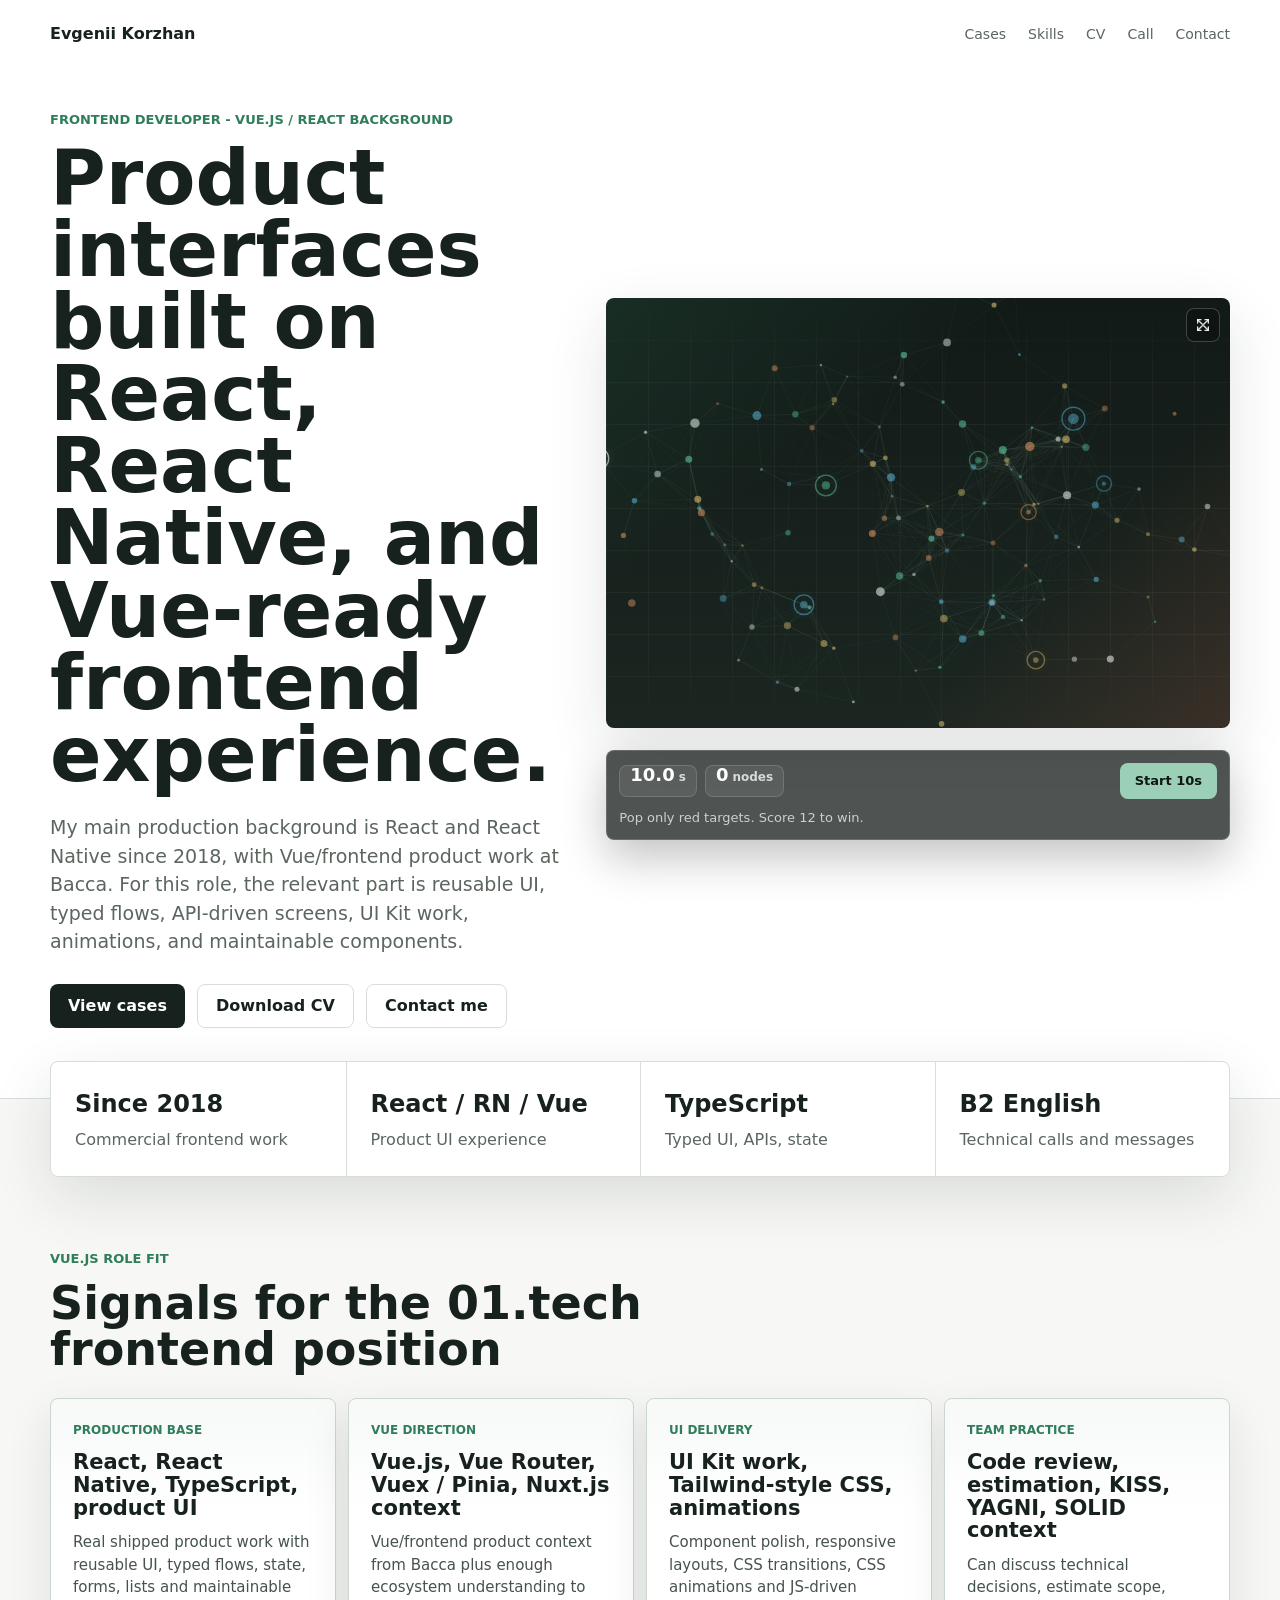
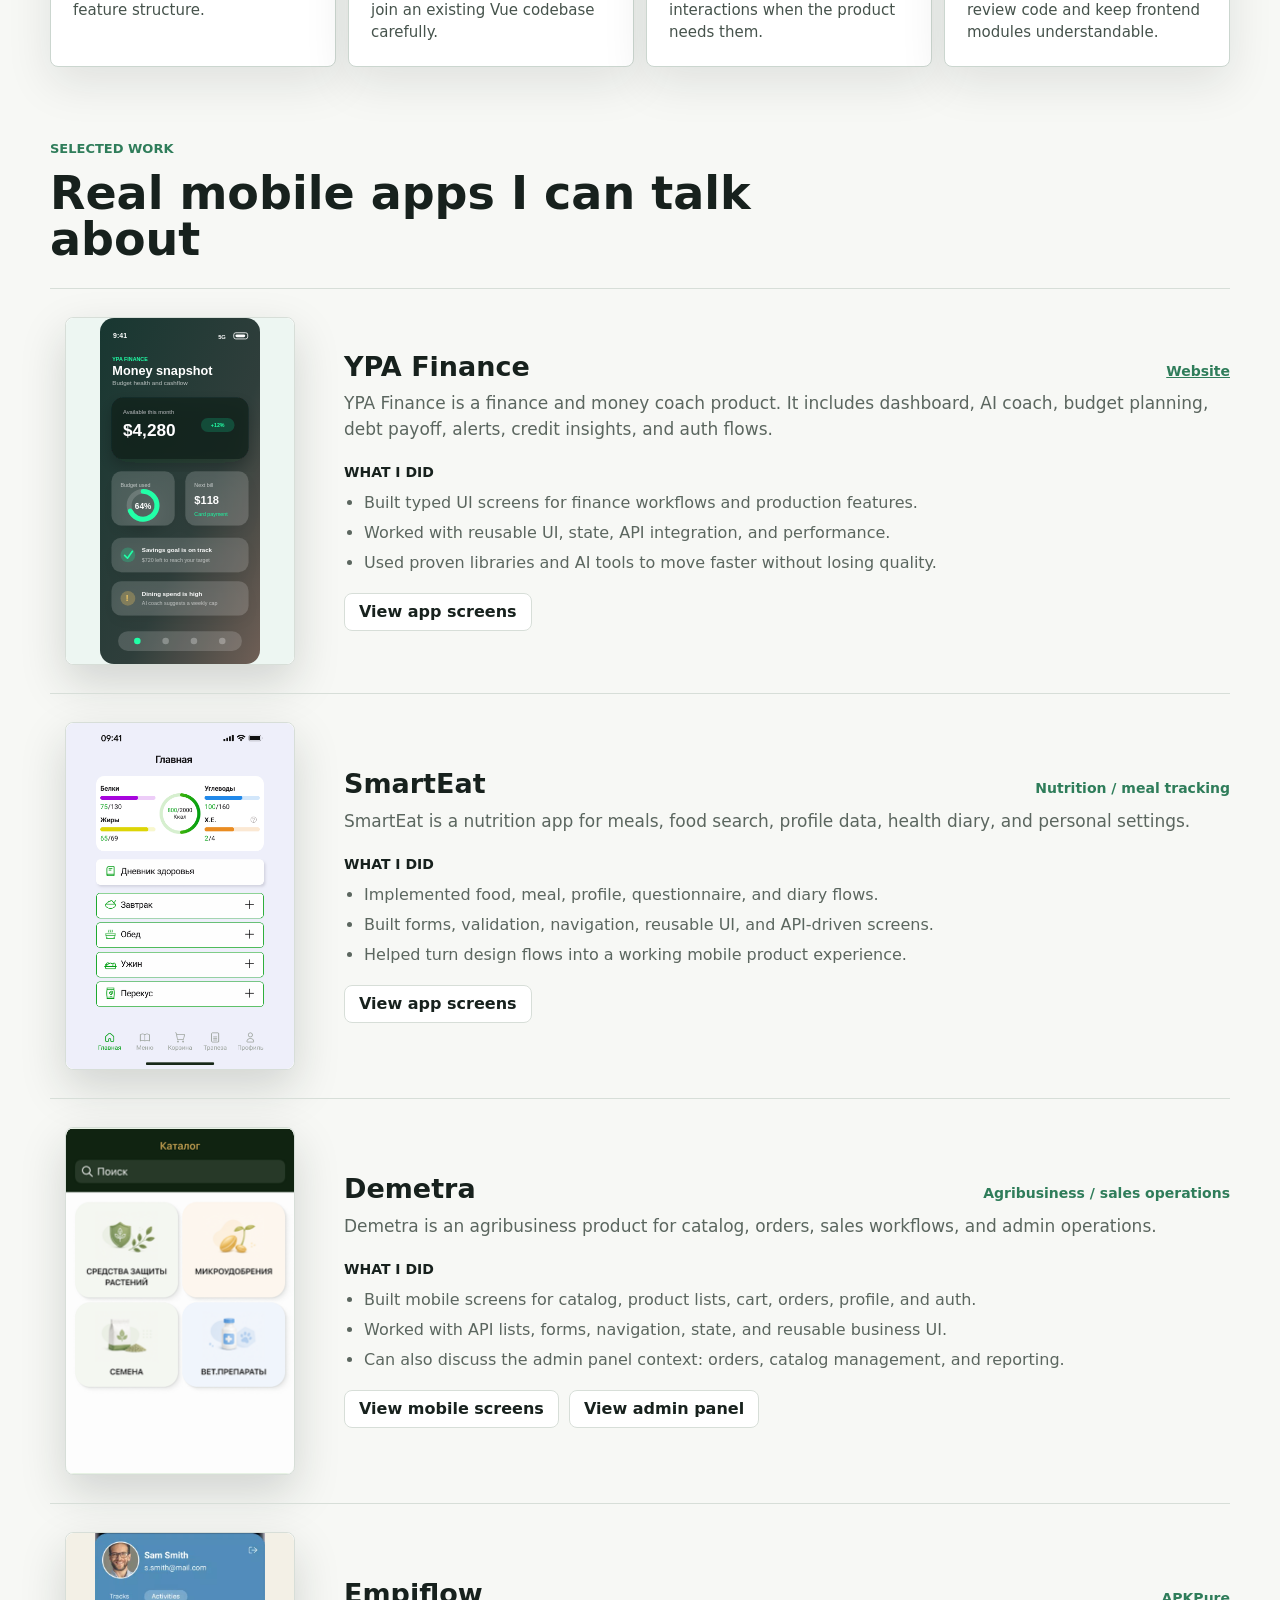
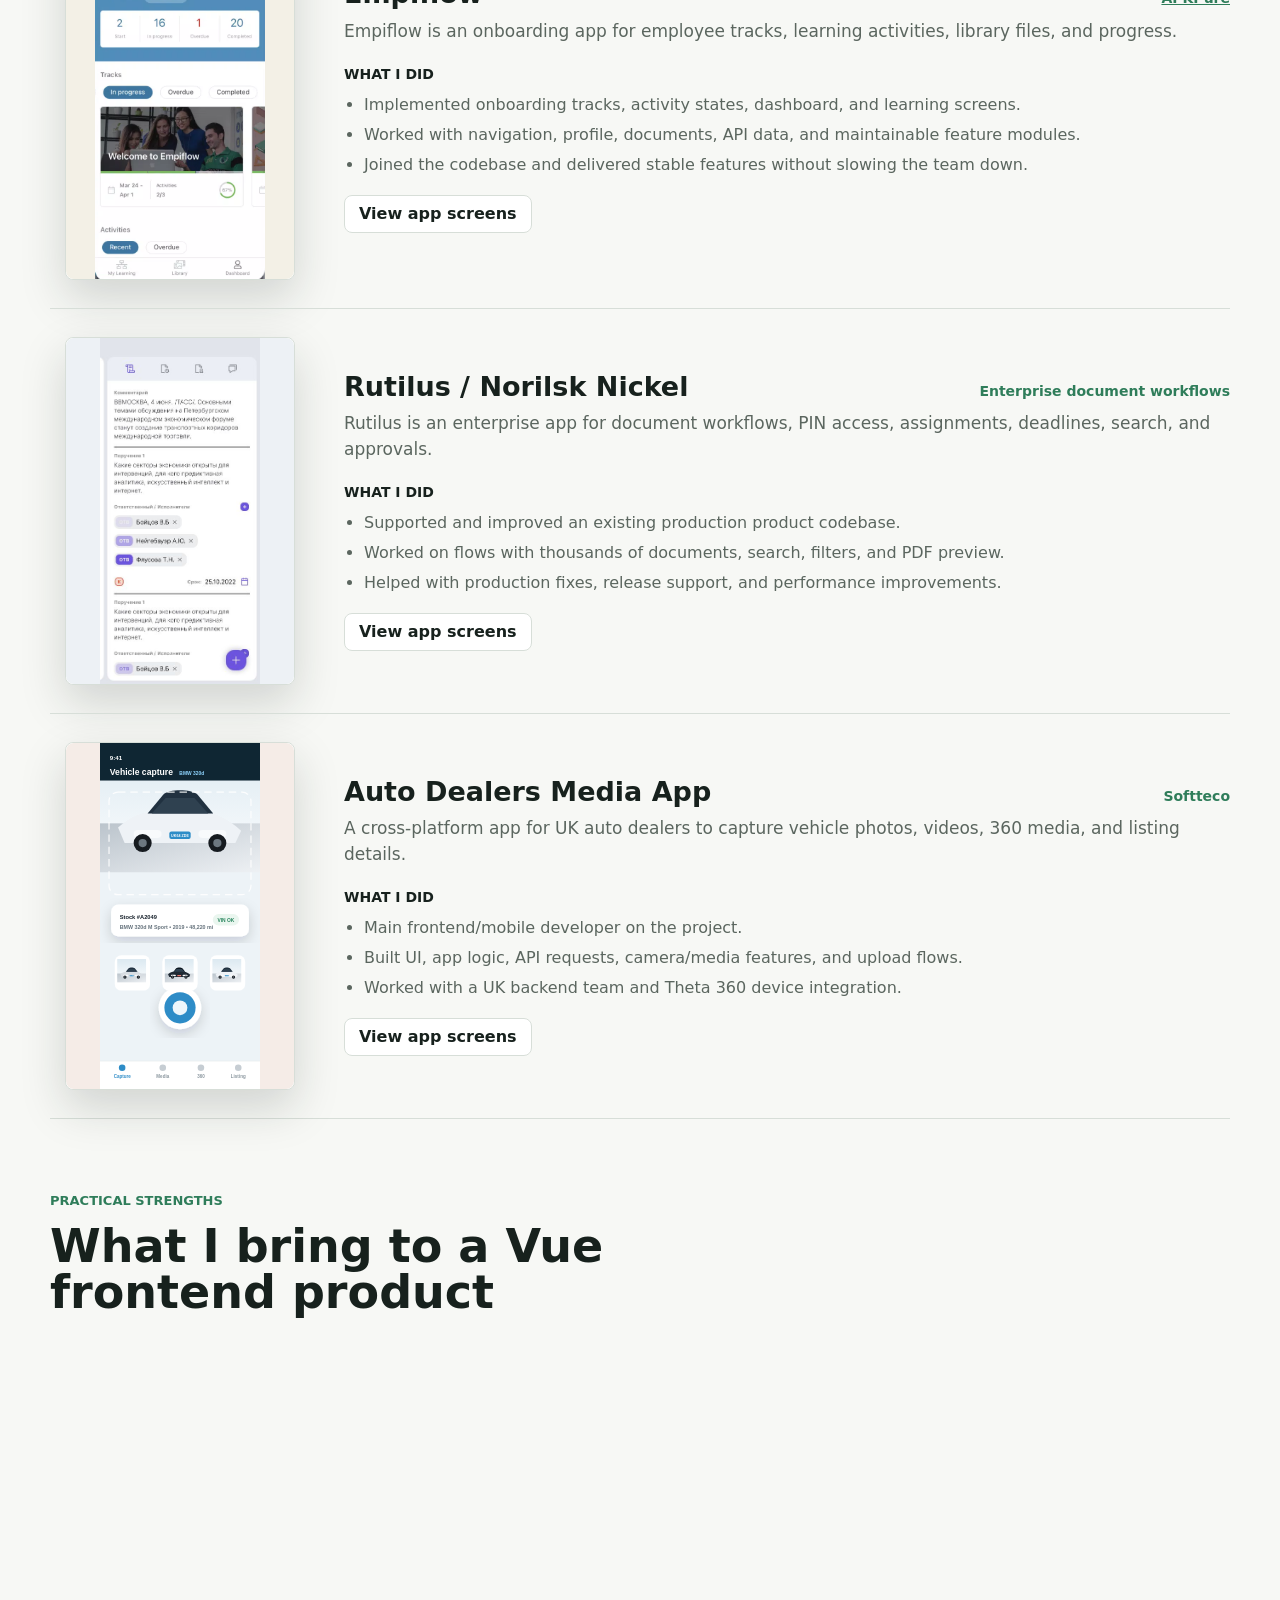
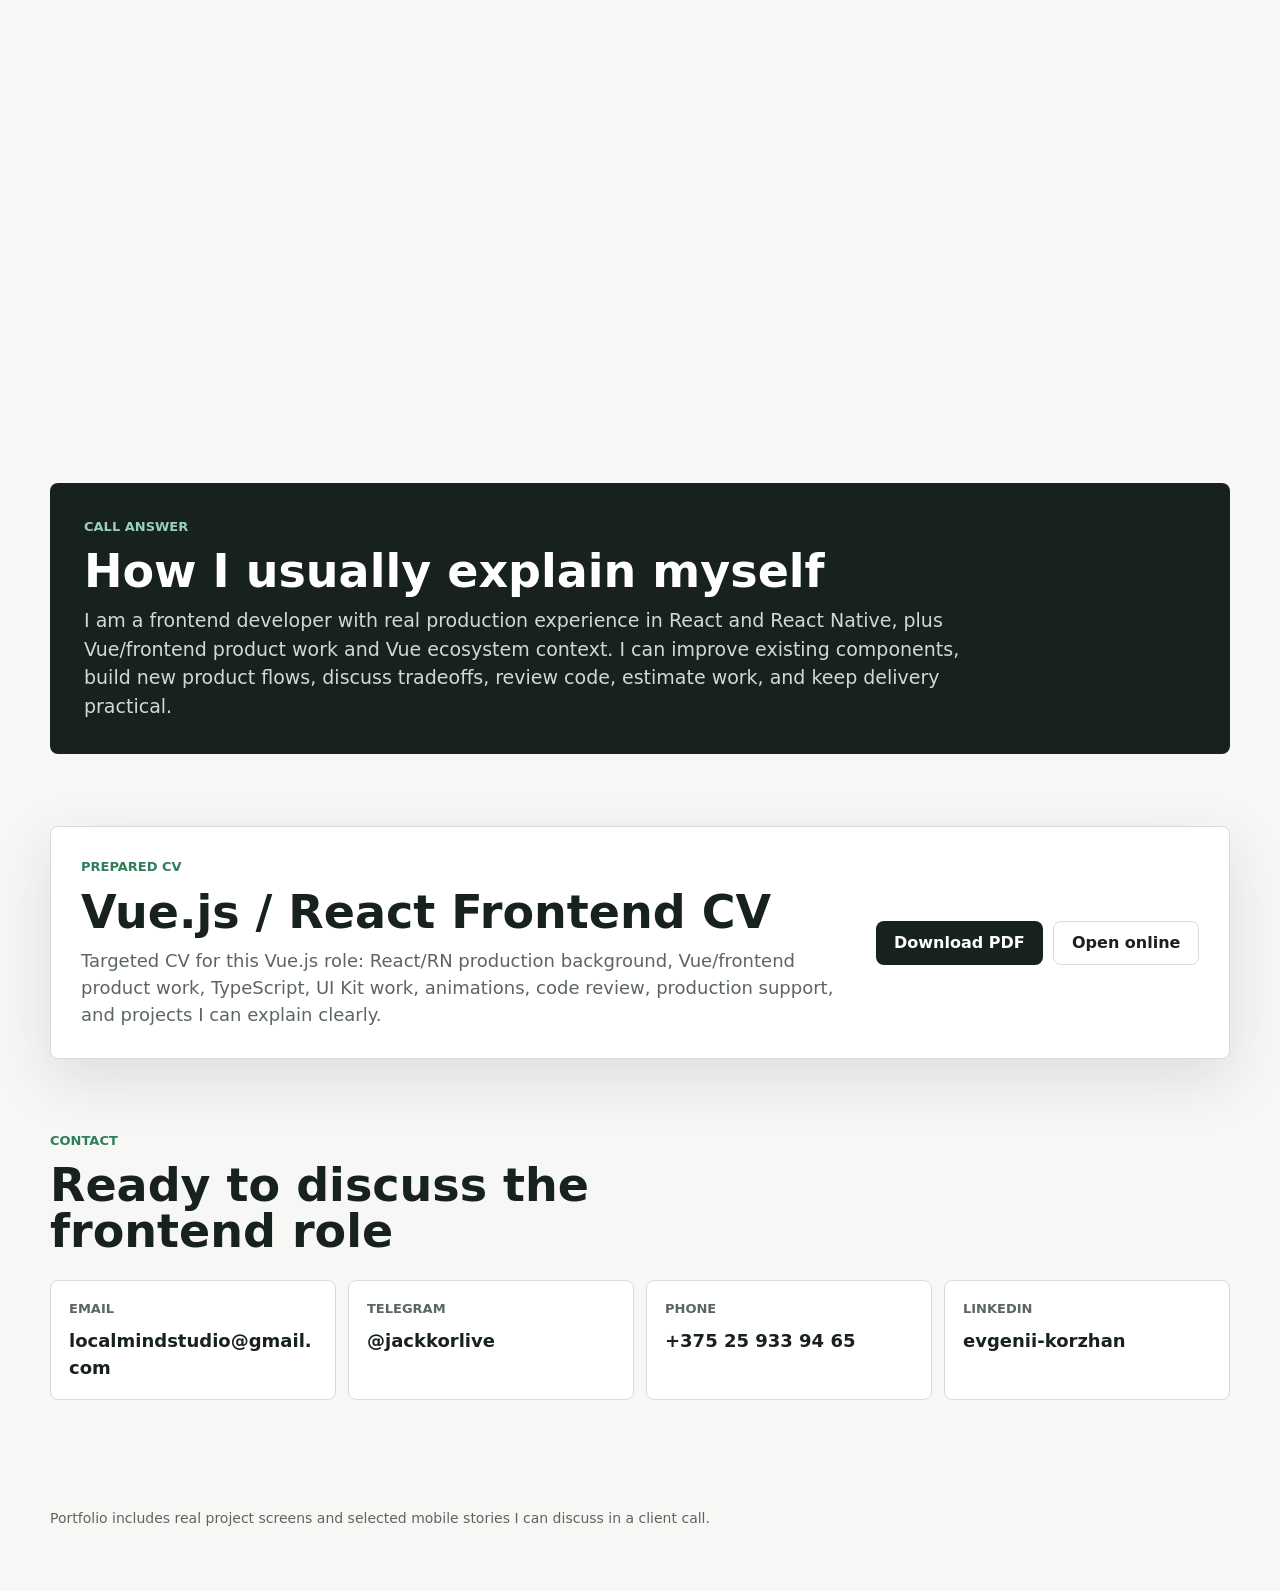
==== commit 064e3fb6: "Clarify React and Vue frontend variant" ====
--- a/v/vue-dev-1/index.html
+++ b/v/vue-dev-1/index.html
@@ -3,11 +3,11 @@
   <head>
     <meta charset="utf-8" />
     <meta name="viewport" content="width=device-width, initial-scale=1" />
-    <title>Evgenii Korzhan - Vue.js Frontend Portfolio</title>
+    <title>Evgenii Korzhan - Vue.js / React Frontend Portfolio</title>
     <meta name="robots" content="noindex, nofollow" />
     <meta
       name="description"
-      content="Targeted Vue.js frontend portfolio for Evgenii Korzhan: Vue, TypeScript, reusable UI, UI Kit work, API integration, animations, code review and production support."
+      content="Targeted frontend portfolio for Evgenii Korzhan: React Native, React, Vue, TypeScript, reusable UI, UI Kit work, API integration, animations, code review and production support."
     />
     <meta name="theme-color" content="#17211d" />
     <link rel="icon" href="../../assets/favicon.svg?v=20260609-ek" type="image/svg+xml" />
@@ -29,10 +29,10 @@
 
       <section id="top" class="hero-grid">
         <div class="hero-copy">
-          <p class="eyebrow">Frontend Developer - Vue.js</p>
-          <h1>Vue-ready product interfaces that are clean, fast, and easy to evolve.</h1>
+          <p class="eyebrow">Frontend Developer - Vue.js / React background</p>
+          <h1>Product interfaces built on React, React Native, and Vue-ready frontend experience.</h1>
           <p class="lead">
-            I have worked with frontend products since 2018. I build and improve reusable UI, typed product flows, API-driven screens, animations, and maintainable components for teams that need stable delivery.
+            My main production background is React and React Native since 2018, with Vue/frontend product work at Bacca. For this role, the relevant part is reusable UI, typed flows, API-driven screens, UI Kit work, animations, and maintainable components.
           </p>
           <div class="hero-actions">
             <a class="button primary" href="#cases">View cases</a>
@@ -41,7 +41,7 @@
           </div>
         </div>
         <div class="particle-widget" data-particle-widget data-particle-profile="vue">
-          <div class="particle-showcase" data-particle-showcase aria-label="Explore Vue frontend skill particles" tabindex="0">
+          <div class="particle-showcase" data-particle-showcase aria-label="Explore frontend skill particles" tabindex="0">
             <canvas class="particle-canvas" data-particle-canvas aria-hidden="true"></canvas>
             <span class="particle-tooltip" data-particle-tooltip aria-hidden="true">
               <span class="particle-tooltip-kicker" data-particle-tooltip-kicker></span>
@@ -90,7 +90,7 @@
           <p>Commercial frontend work</p>
         </div>
         <div>
-          <span>Vue + React</span>
+          <span>React / RN / Vue</span>
           <p>Product UI experience</p>
         </div>
         <div>
@@ -110,14 +110,14 @@
         </div>
         <div class="role-fit-grid">
           <article class="role-fit-card">
-            <span>Core stack</span>
-            <strong>Vue.js, TypeScript, component composition</strong>
-            <p>Production frontend work with reusable UI, typed flows, state, forms, lists and maintainable feature structure.</p>
+            <span>Production base</span>
+            <strong>React, React Native, TypeScript, product UI</strong>
+            <p>Real shipped product work with reusable UI, typed flows, state, forms, lists and maintainable feature structure.</p>
           </article>
           <article class="role-fit-card">
-            <span>Vue ecosystem</span>
-            <strong>Vue Router, Vuex / Pinia, Nuxt.js context</strong>
-            <p>Comfortable with Vue ecosystem concepts and with joining an existing product frontend without unnecessary rewrites.</p>
+            <span>Vue direction</span>
+            <strong>Vue.js, Vue Router, Vuex / Pinia, Nuxt.js context</strong>
+            <p>Vue/frontend product context from Bacca plus enough ecosystem understanding to join an existing Vue codebase carefully.</p>
           </article>
           <article class="role-fit-card">
             <span>UI delivery</span>
@@ -303,13 +303,13 @@
               <span class="cube-face cube-front">
                 <span class="skill-index">01</span>
                 <strong>Component architecture</strong>
-                <span class="skill-tag">Vue / TS</span>
+                <span class="skill-tag">React / Vue / TS</span>
                 <span class="skill-hint">Hover for example</span>
               </span>
               <span class="cube-face cube-back">
                 <span class="skill-tag">Example</span>
                 <strong>Clean structure for real apps</strong>
-                <span>I split pages, feature modules, shared UI, API calls, and state in a way that is easy to grow. YPA Finance and Demetra are good examples to discuss.</span>
+                <span>I split pages, feature modules, shared UI, API calls, and state in a way that is easy to grow. This came mostly from React/RN production work and transfers well to Vue.</span>
               </span>
             </span>
           </button>
@@ -440,7 +440,7 @@
         <p class="eyebrow">Call answer</p>
         <h2>How I usually explain myself</h2>
         <p>
-          I am a frontend developer with real production experience across Vue, React, React Native, TypeScript, reusable UI, and API-driven screens. I can improve existing components, build new product flows, discuss tradeoffs, review code, estimate work, and keep delivery practical.
+          I am a frontend developer with real production experience in React and React Native, plus Vue/frontend product work and Vue ecosystem context. I can improve existing components, build new product flows, discuss tradeoffs, review code, estimate work, and keep delivery practical.
         </p>
       </section>
 
@@ -448,9 +448,9 @@
         <div class="resume-card">
           <div>
             <p class="eyebrow">Prepared CV</p>
-            <h2>Vue.js Frontend CV</h2>
-            <p>
-              Targeted CV for this Vue.js role: Vue ecosystem context, TypeScript, UI Kit work, animations, product frontend, code review, production support, and projects I can explain clearly.
+            <h2>Vue.js / React Frontend CV</h2>
+            <p>
+              Targeted CV for this Vue.js role: React/RN production background, Vue/frontend product work, TypeScript, UI Kit work, animations, code review, production support, and projects I can explain clearly.
             </p>
           </div>
           <div class="resume-actions">
@@ -509,6 +509,6 @@
       </div>
     </dialog>
     <script src="../../vendor/swiper/swiper-bundle.min.js"></script>
-    <script src="../../app.js?v=20260610-vue-profile"></script>
+    <script src="../../app.js?v=20260610-vue-react-profile"></script>
   </body>
 </html>
